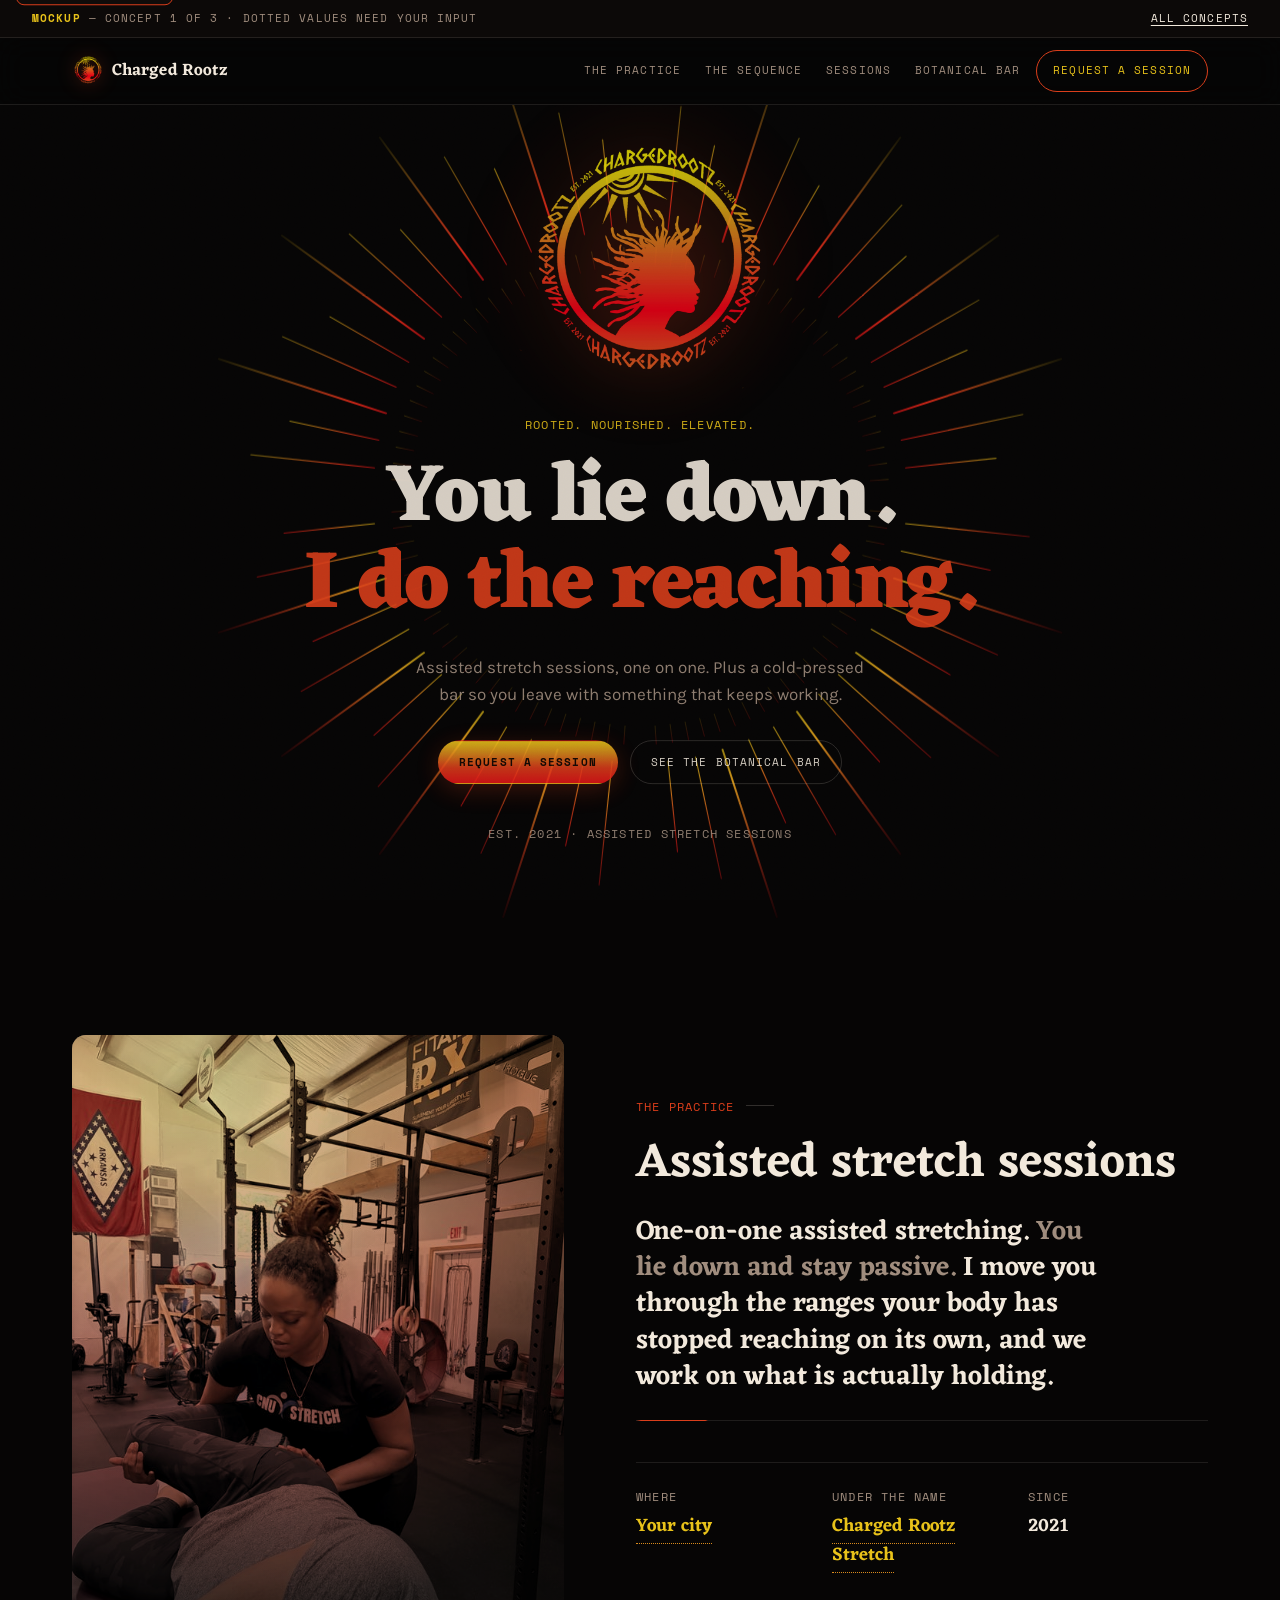
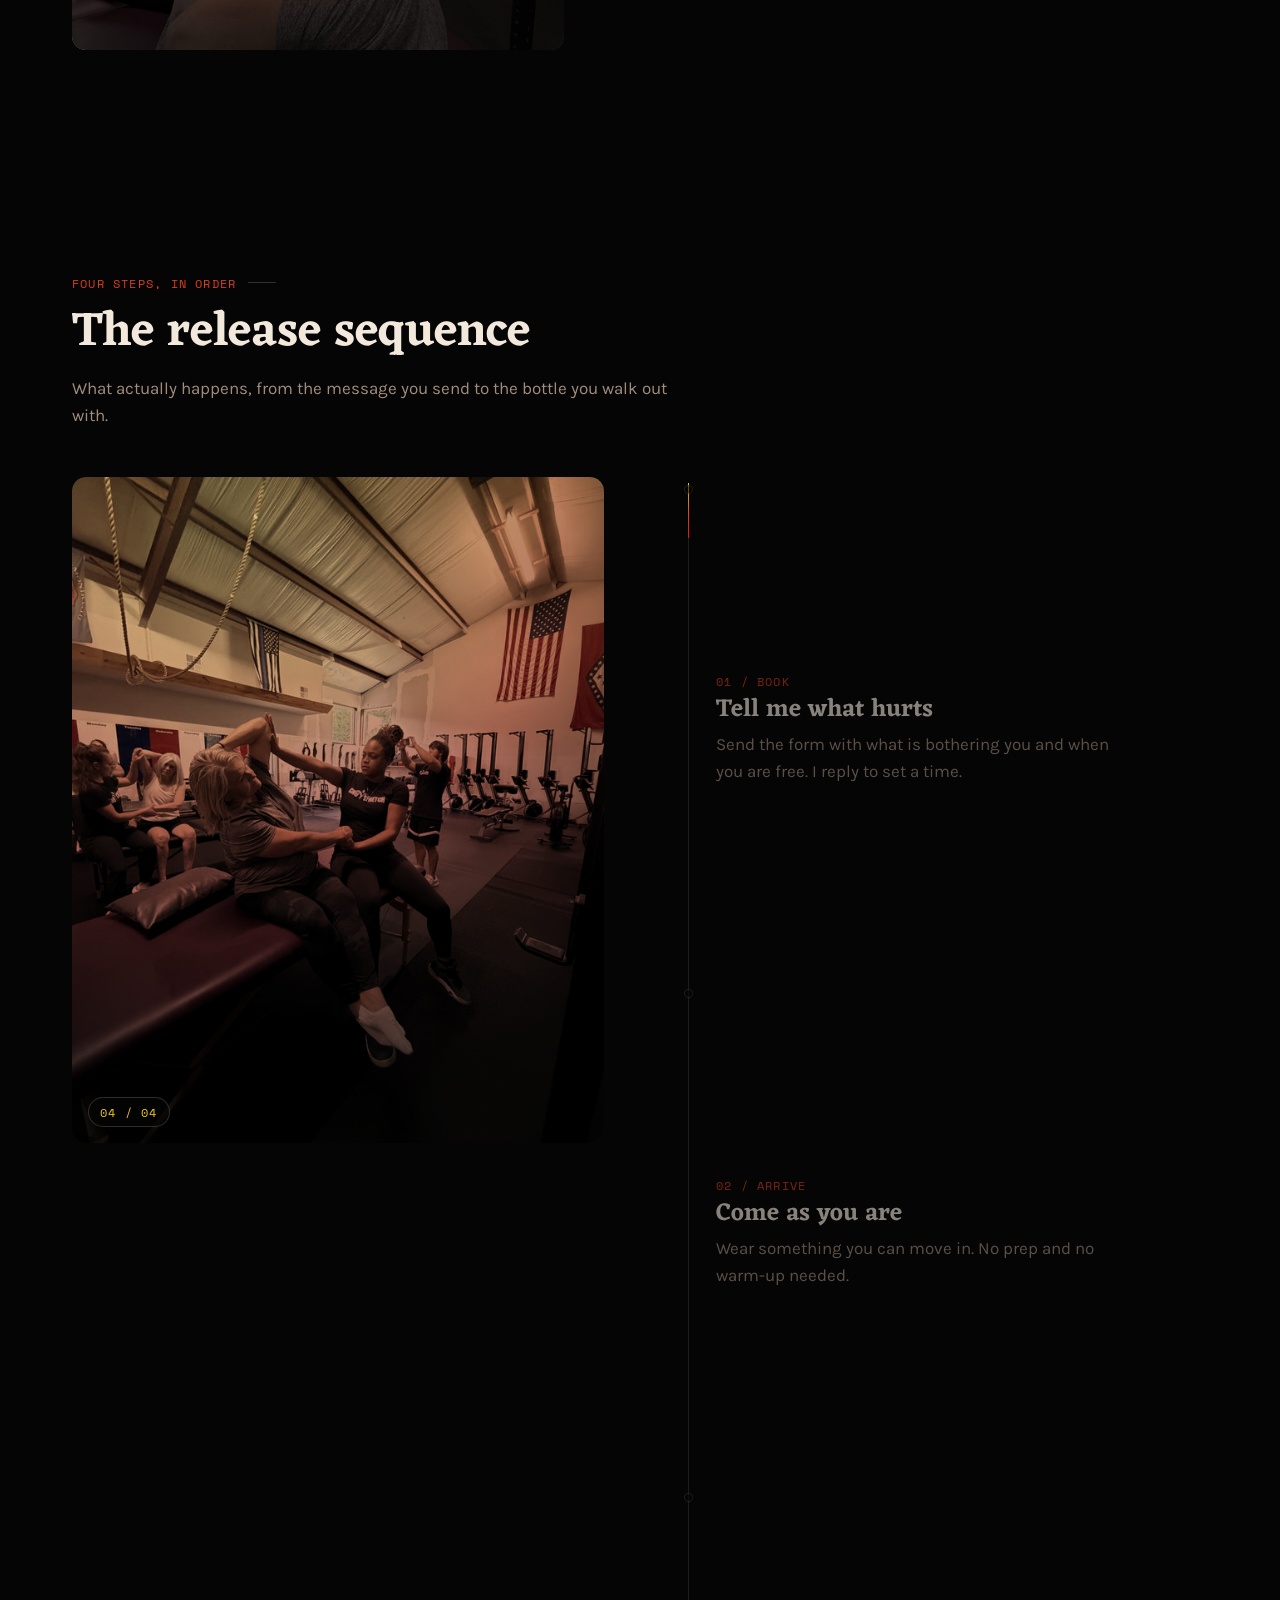
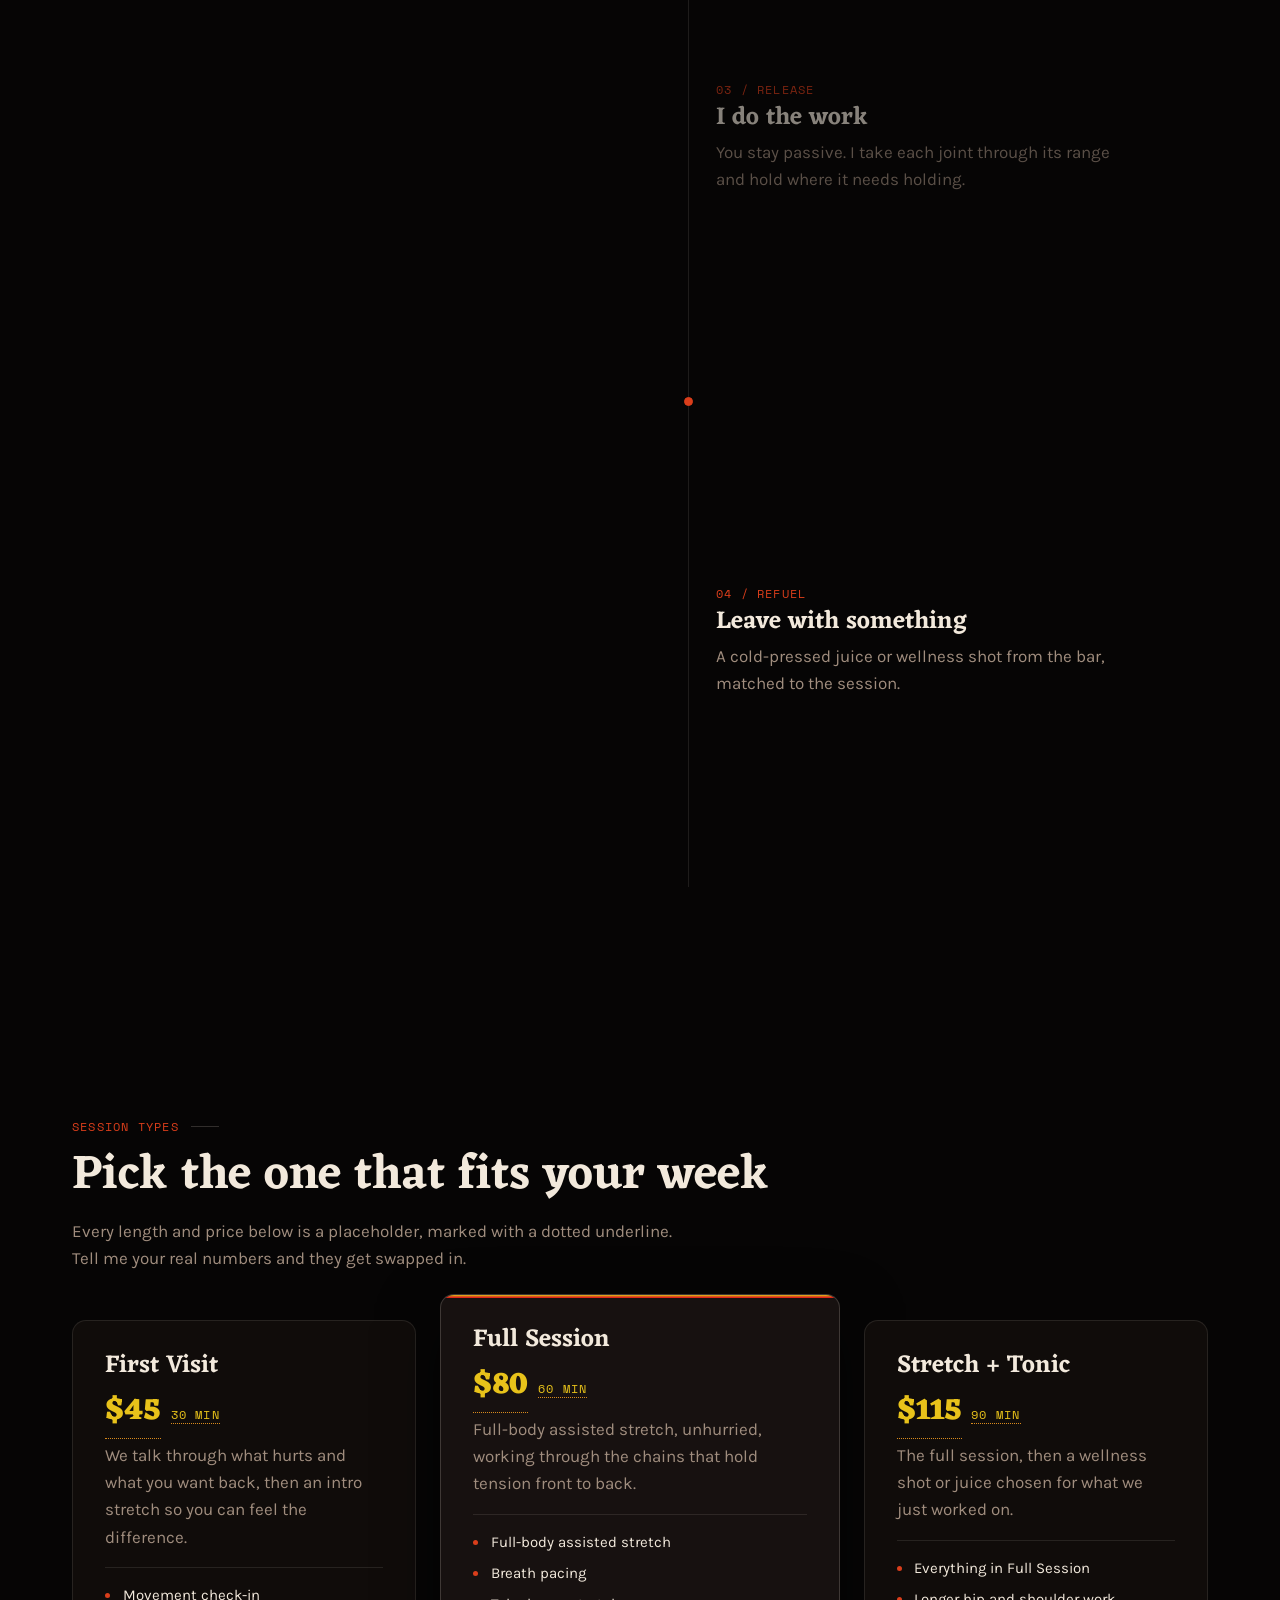
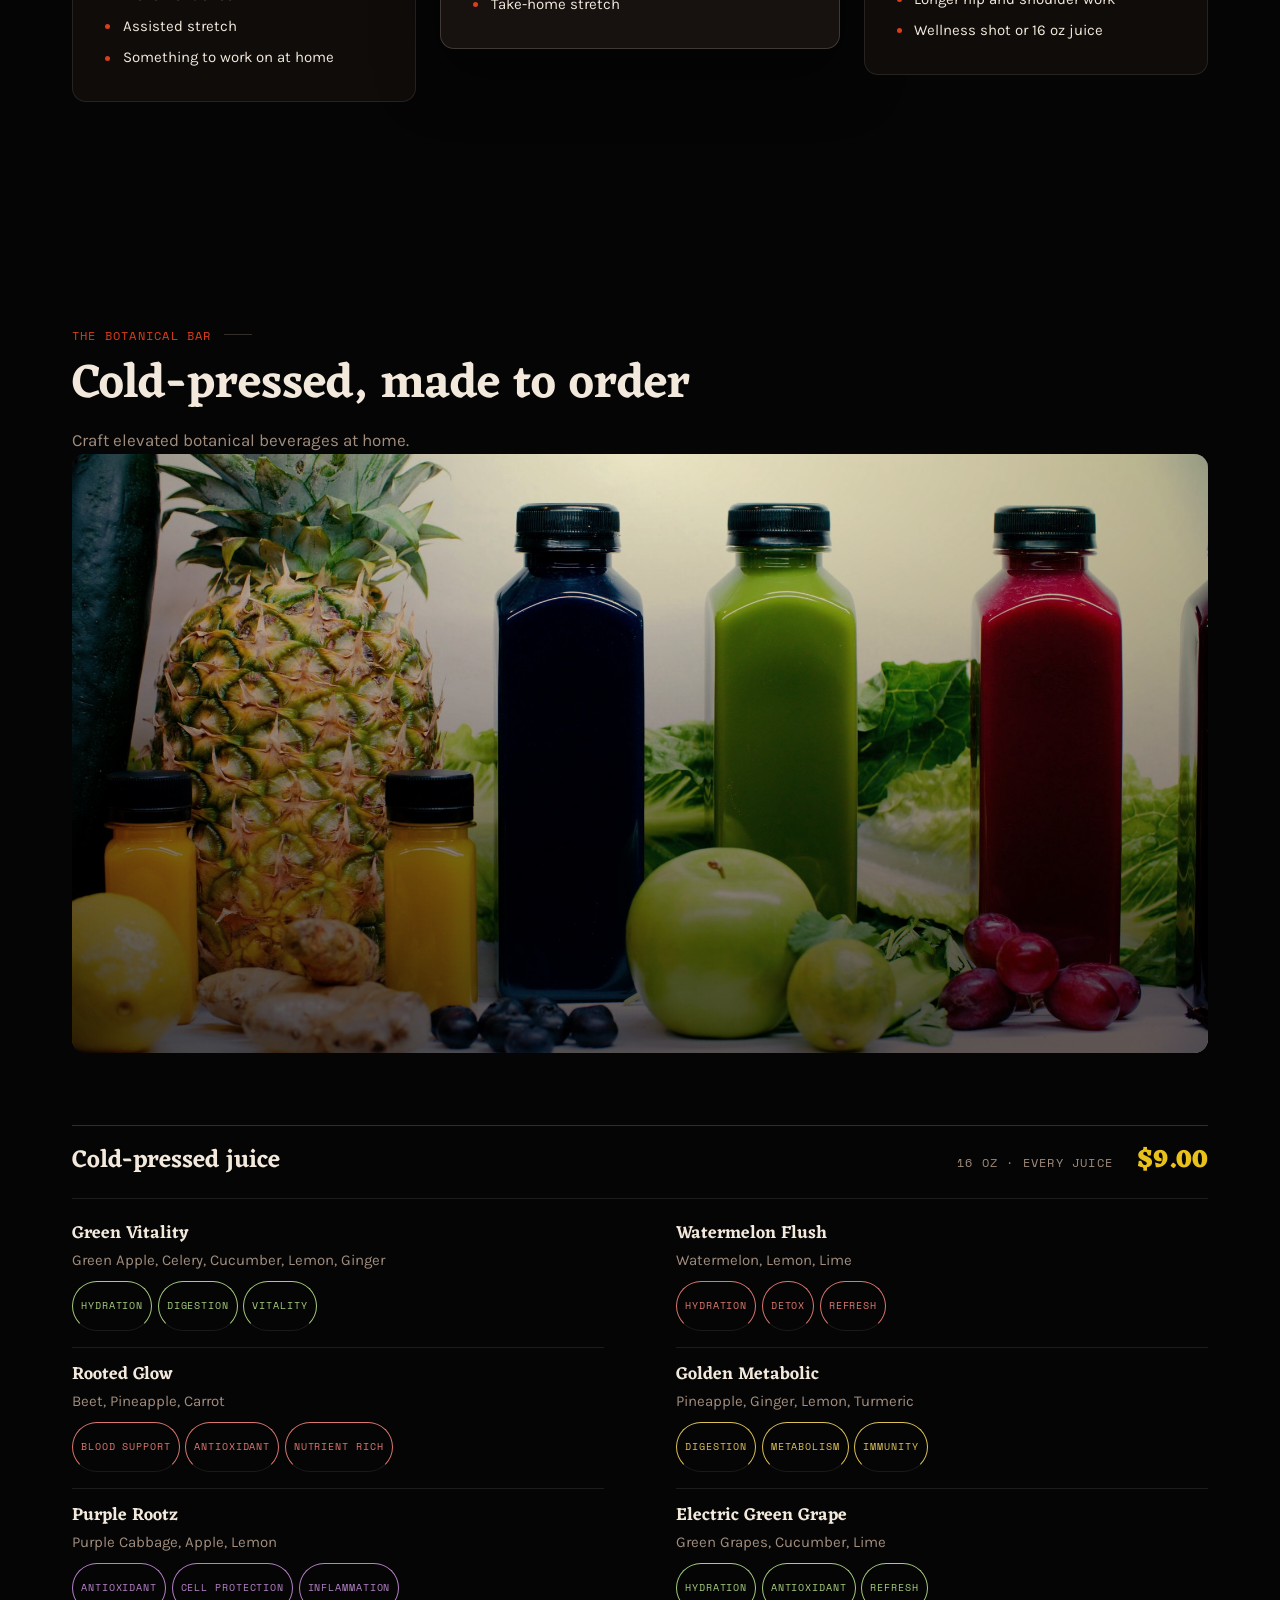
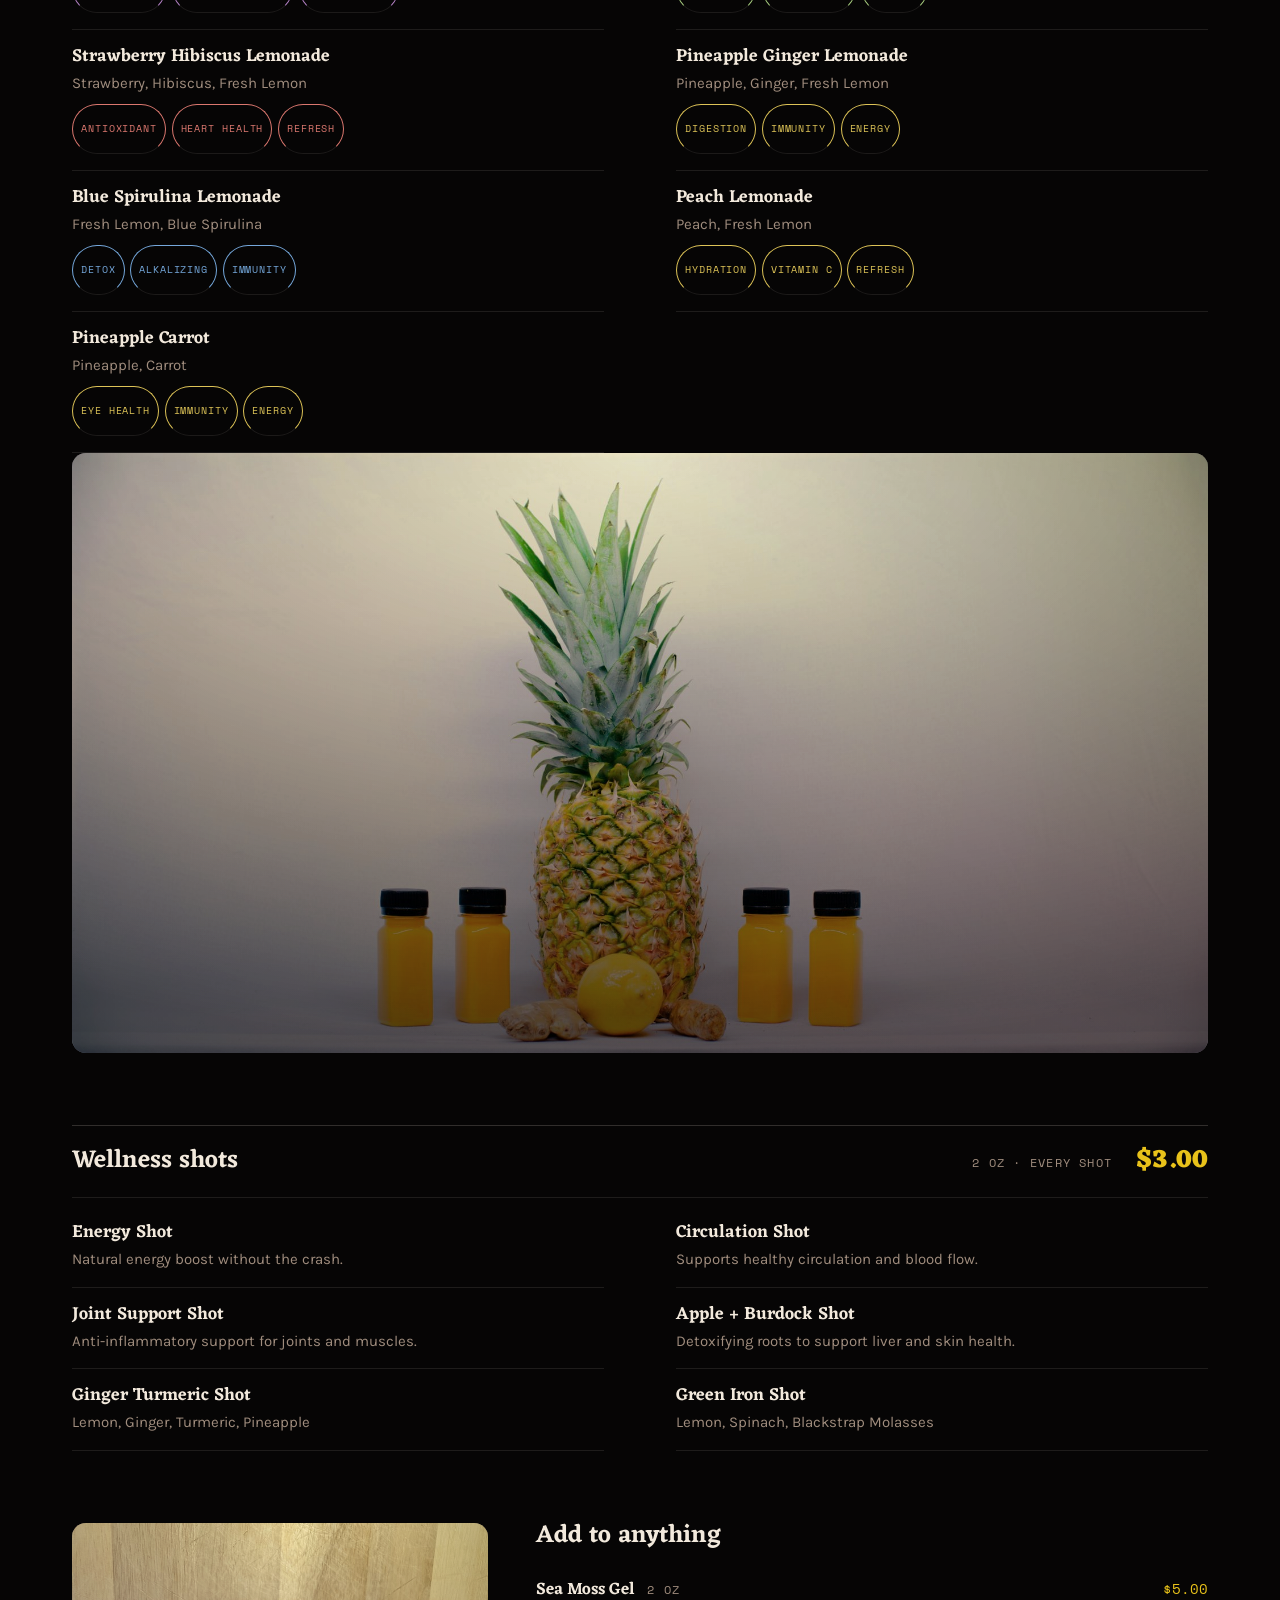
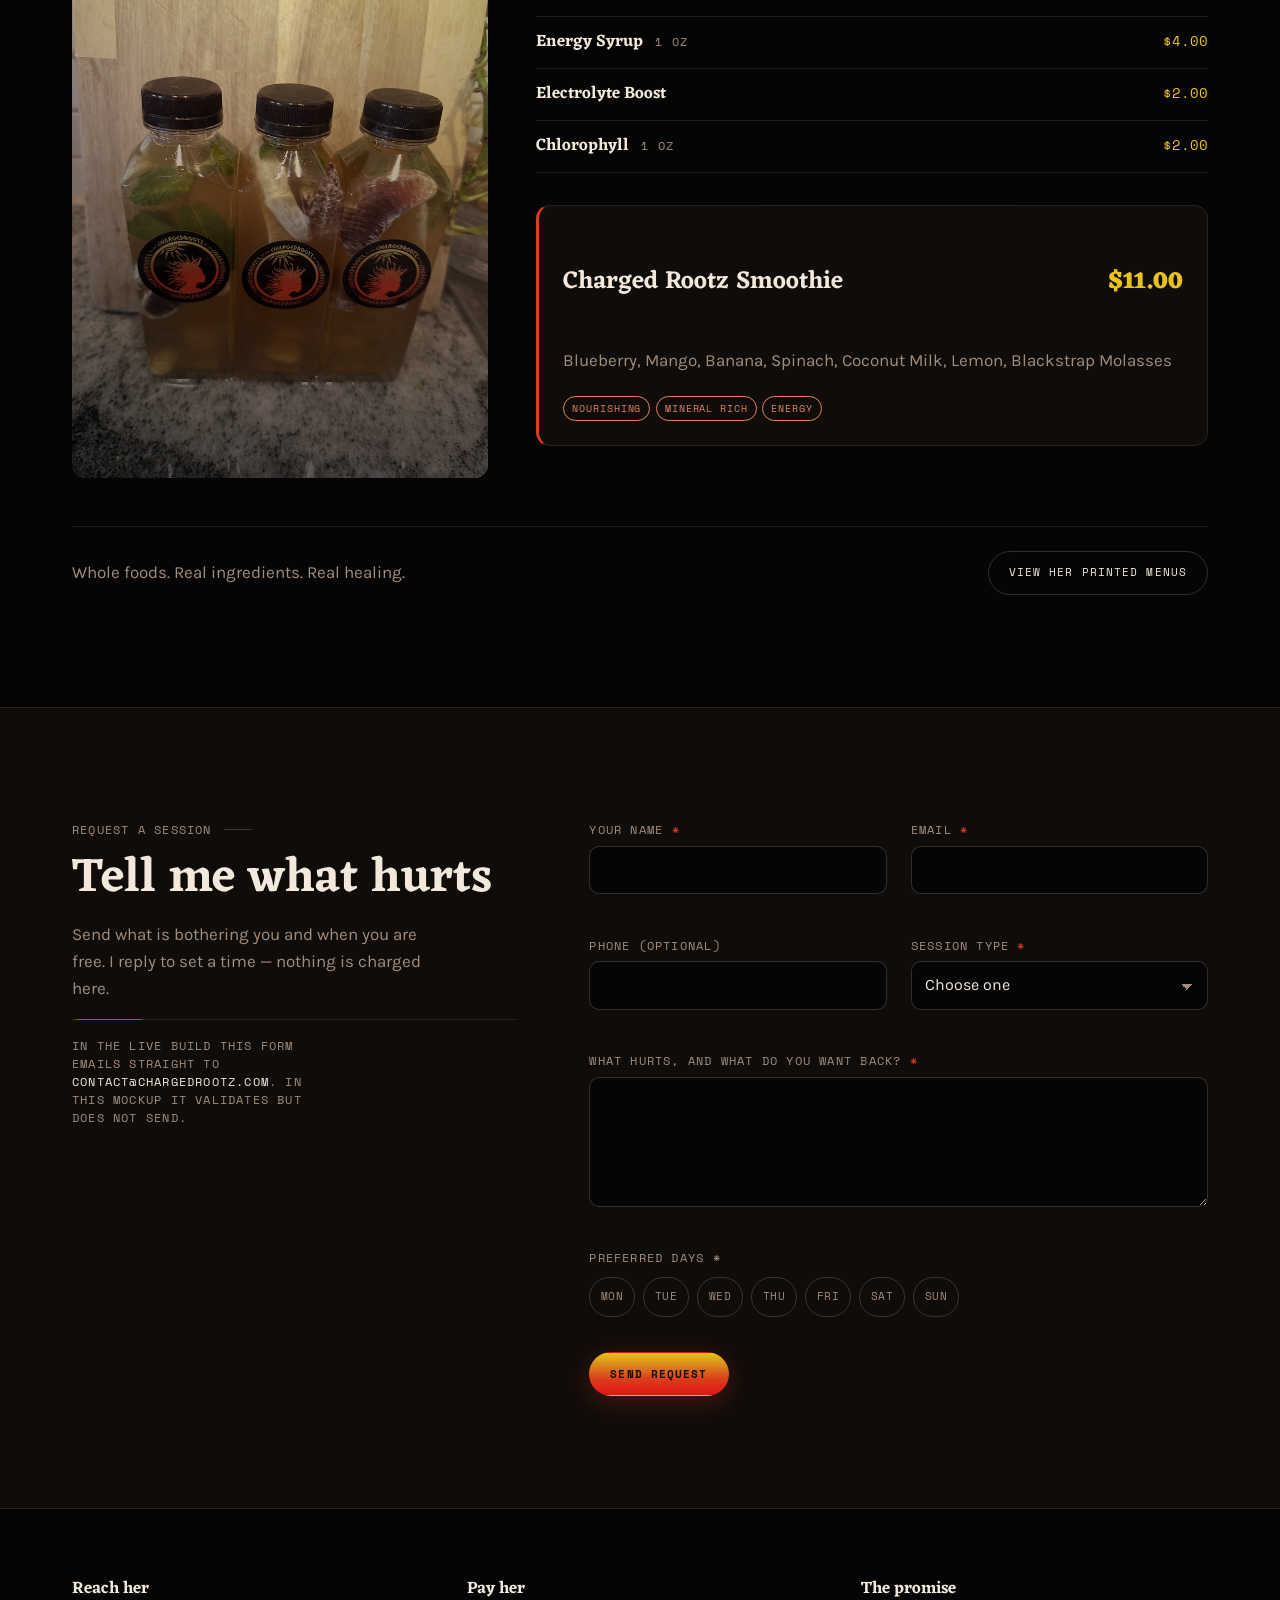
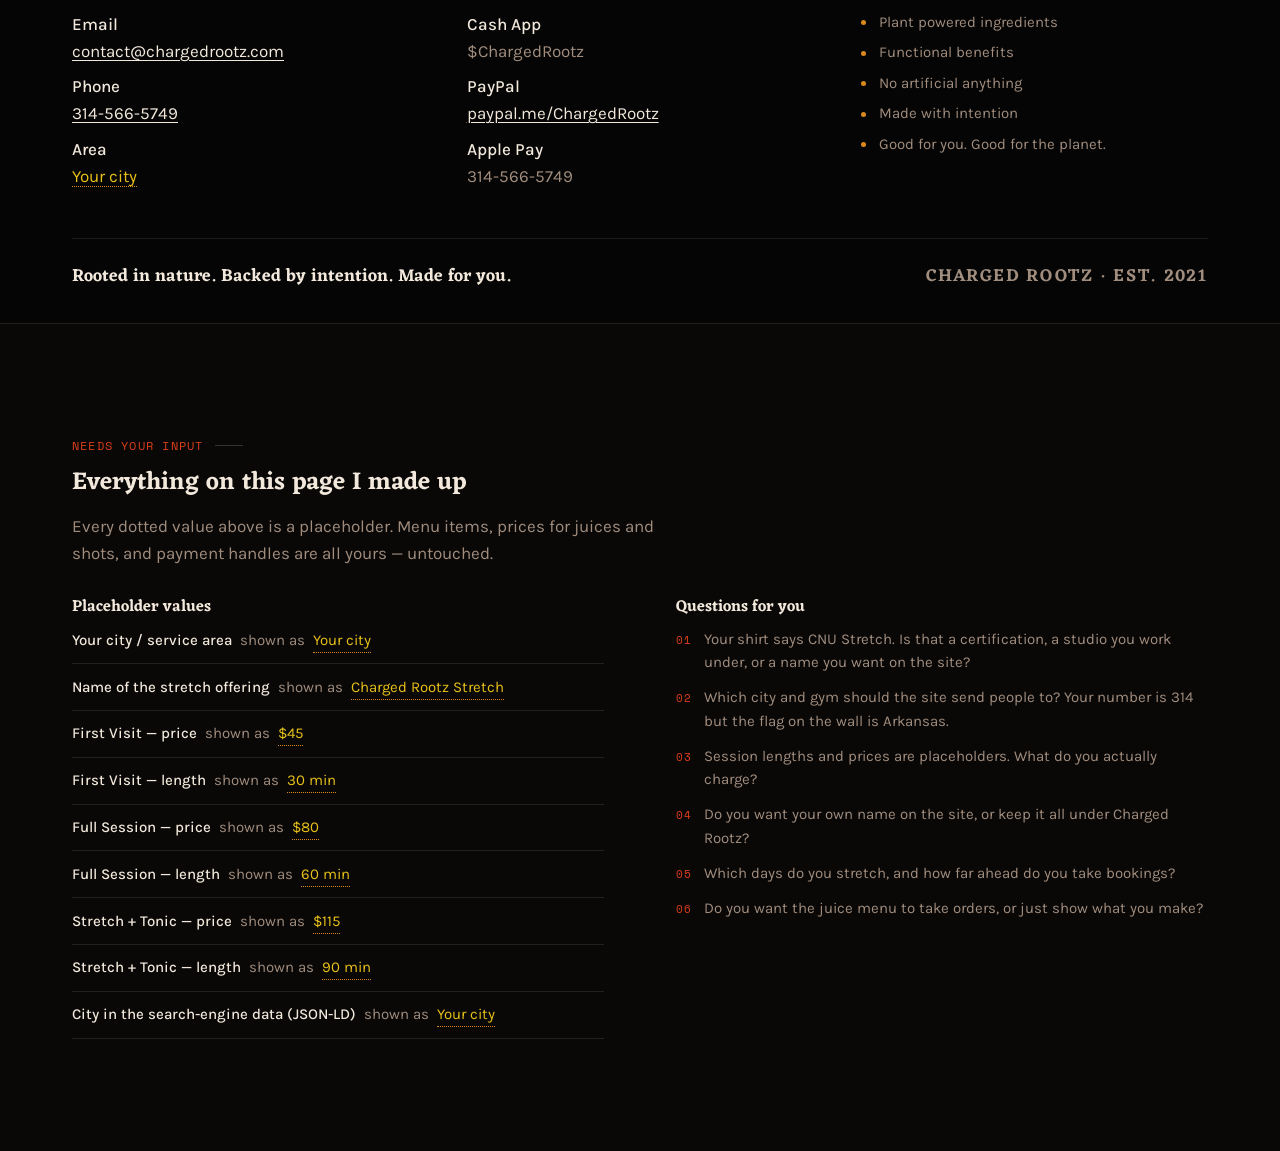
==== concept-1-ember/index.html @ 29d40385 "Add Charged Rootz review concepts" ====
<!doctype html>
<html lang="en">
<head>
<meta charset="utf-8">
<meta name="viewport" content="width=device-width, initial-scale=1">
<title>Charged Rootz — Assisted Stretch &amp; Botanical Bar</title>
<meta name="description" content="One-on-one assisted stretch sessions and a cold-pressed juice and wellness shot bar. You lie down and stay passive — I move you through the ranges your body has stopped reaching on its own.">
<meta name="theme-color" content="#060505">
<meta name="robots" content="noindex, nofollow">

<meta property="og:type" content="website">
<meta property="og:site_name" content="Charged Rootz">
<meta property="og:title" content="Charged Rootz — Assisted Stretch &amp; Botanical Bar">
<meta property="og:description" content="One-on-one assisted stretch sessions and a cold-pressed juice and wellness shot bar. Rooted. Nourished. Elevated.">
<meta property="og:image" content="../assets/img/logo-768.png">
<meta name="twitter:card" content="summary_large_image">
<meta name="twitter:title" content="Charged Rootz — Assisted Stretch &amp; Botanical Bar">
<meta name="twitter:description" content="One-on-one assisted stretch sessions and a cold-pressed juice and wellness shot bar. Rooted. Nourished. Elevated.">
<meta name="twitter:image" content="../assets/img/logo-768.png">

<link rel="icon" href="../assets/img/logo-128.png" type="image/png">

<link rel="preconnect" href="https://fonts.googleapis.com">
<link rel="preconnect" href="https://fonts.gstatic.com" crossorigin>
<link href="https://fonts.googleapis.com/css2?family=Eczar:wght@600;800&family=Karla:wght@400;500;700&family=Space+Mono:wght@400;700&display=swap" rel="stylesheet">

<link rel="preload" as="image" href="../assets/img/logo-alpha-768.png" fetchpriority="high">

<!-- Motion libraries. Deferred: nothing on this page depends on them for content. -->
<script src="../assets/vendor/gsap.min.js" defer></script>
<script src="../assets/vendor/ScrollTrigger.min.js" defer></script>
<script src="../assets/vendor/lenis.min.js" defer></script>

<script type="application/ld+json">
{
  "@context": "https://schema.org",
  "@graph": [
    {
      "@type": "LocalBusiness",
      "@id": "#chargedrootz",
      "name": "Charged Rootz",
      "slogan": "Rooted. Nourished. Elevated.",
      "description": "One-on-one assisted stretch sessions and a cold-pressed juice and wellness shot bar.",
      "foundingDate": "2021",
      "email": "contact@chargedrootz.com",
      "telephone": "+1-314-566-5749",
      "image": "../assets/img/logo-768.png",
      "priceRange": "$",
      "address": {
        "@type": "PostalAddress",
        "addressLocality": "Your city",
        "addressCountry": "US"
      },
      "paymentAccepted": "Cash App, PayPal, Apple Pay"
    },
    {
      "@type": "Service",
      "name": "Charged Rootz Stretch",
      "serviceType": "Assisted stretching",
      "provider": { "@id": "#chargedrootz" },
      "description": "One-on-one assisted stretching. You lie down and stay passive while each joint is taken through its range.",
      "areaServed": { "@type": "City", "name": "Your city" }
    }
  ]
}
</script>

<style>
/* ==========================================================================
   CHARGED ROOTZ — CONCEPT 1 "EMBER"
   Dark, cinematic, ceremonial. Every colour sampled from her logo + menus.

   Brand-gradient budget (max 2 per viewport):
     hero      -> sun corona rays + hero primary CTA   (nav CTA is outline until hover)
     sequence  -> progress spine fill
     sessions  -> featured card top edge
     booking   -> submit button
   ========================================================================== */

:root{
  /* surfaces */
  --void:#060505;
  --panel:#100C0A;
  --panel-2:#171110;
  --hair:rgba(242,233,220,.10);
  --hair-2:rgba(242,233,220,.18);

  /* ink */
  --bone:#F2E9DC;
  --muted:#A08D7E;

  /* fire */
  --gold:#E8C21A;
  --amber:#D98A1C;
  --flame:#DA3E1B;
  --crimson:#E11417;
  --ember:#8C1A0D;
  --grad:linear-gradient(180deg,#E8C21A 0%,#D98A1C 28%,#DA3E1B 62%,#E11417 100%);

  /* category accents — chips only */
  --c-green:#8CC152;   --c-green-t:#B4DE8A;
  --c-purple:#9B59B6;  --c-purple-t:#C48ED8;
  --c-blue:#2E7FD4;    --c-blue-t:#7FB6EE;
  --c-crimson:#D62828; --c-crimson-t:#EE8279;
  --c-gold:#E8C21A;    --c-gold-t:#F0D45F;
  --c-flame:#DA3E1B;   --c-flame-t:#F0906B;

  /* type */
  --f-display:"Eczar",Georgia,"Times New Roman",serif;
  --f-body:"Karla",system-ui,-apple-system,"Segoe UI",sans-serif;
  --f-micro:"Space Mono",ui-monospace,"SFMono-Regular",Consolas,monospace;

  --t-hero:clamp(2.15rem,8.4vw,5.1rem);
  --t-h2:clamp(1.85rem,4.6vw,3rem);
  --t-h3:clamp(1.2rem,2.4vw,1.55rem);
  --t-body:clamp(1rem,.97rem + .18vw,1.0625rem);
  --t-micro:clamp(.6875rem,.66rem + .12vw,.8125rem);

  /* rhythm */
  --s-1:.25rem; --s-2:.5rem;  --s-3:.75rem; --s-4:1rem;
  --s-5:1.5rem; --s-6:2rem;   --s-7:3rem;   --s-8:4.5rem; --s-9:7rem;

  --maxw:1200px;
  --measure:62ch;
  --radius:14px;

  /* fixed chrome */
  --ribbon-h:38px;
  --nav-h:56px;
  --strip-h:40px;
  --chrome:calc(var(--ribbon-h) + var(--nav-h) + var(--strip-h));
}
@media (min-width:640px){
  :root{ --nav-h:66px; --strip-h:0px; }
}

*,*::before,*::after{box-sizing:border-box}
html{-webkit-text-size-adjust:100%}
body{
  margin:0;
  padding-top:var(--ribbon-h);
  background:var(--void);
  color:var(--bone);
  font-family:var(--f-body);
  font-size:var(--t-body);
  line-height:1.6;
  font-weight:400;
  overflow-x:hidden;
  -webkit-font-smoothing:antialiased;
}
img{max-width:100%;height:auto;display:block}
a{color:inherit}
:where(a,button,input,select,textarea,summary,[tabindex]):focus-visible{
  outline:2px solid var(--gold);
  outline-offset:3px;
  border-radius:4px;
}
::selection{background:var(--ember);color:var(--bone)}

h1,h2,h3{font-family:var(--f-display);font-weight:600;line-height:1.06;margin:0}
h1{font-weight:800;letter-spacing:-.02em}
p{margin:0}
ul,ol{margin:0;padding:0;list-style:none}

/* ---------- utilities ---------- */
.wrap{width:100%;max-width:var(--maxw);margin-inline:auto;padding-inline:var(--s-5)}
@media (min-width:768px){ .wrap{padding-inline:var(--s-6)} }
.measure{max-width:var(--measure)}
.micro{
  font-family:var(--f-micro);
  font-size:var(--t-micro);
  letter-spacing:.1em;
  text-transform:uppercase;
  line-height:1.5;
}
.sr-only{
  position:absolute;width:1px;height:1px;padding:0;margin:-1px;
  overflow:hidden;clip:rect(0 0 0 0);white-space:nowrap;border:0;
}
.muted{color:var(--muted)}
.section{padding-block:var(--s-8)}
@media (min-width:768px){ .section{padding-block:var(--s-9)} }
[id]{scroll-margin-top:calc(var(--chrome) + 1rem)}

/* brush-stroke section rule, echoing her printed menus */
.rule{position:relative;height:1px;background:var(--hair);border:0;margin:0}
.rule::before{
  content:"";position:absolute;left:0;top:-1px;height:3px;width:72px;
  background:var(--flame);
  clip-path:polygon(0 40%,6% 0,88% 12%,100% 55%,92% 100%,10% 88%);
}

.eyebrow{color:var(--flame);display:flex;align-items:center;gap:var(--s-3)}
.eyebrow::after{content:"";flex:0 0 auto;width:28px;height:1px;background:var(--hair-2)}

.tbd{
  border-bottom:1px dotted var(--amber);
  color:var(--gold);
  cursor:help;
  text-decoration:none;
}

/* ---------- grain ---------- */
.grain{
  position:fixed;inset:0;z-index:70;pointer-events:none;
  opacity:.055;mix-blend-mode:overlay;
  background-image:url("data:image/svg+xml,%3Csvg xmlns='http://www.w3.org/2000/svg' width='160' height='160'%3E%3Cfilter id='n'%3E%3CfeTurbulence type='fractalNoise' baseFrequency='.82' numOctaves='3' stitchTiles='stitch'/%3E%3C/filter%3E%3Crect width='160' height='160' filter='url(%23n)'/%3E%3C/svg%3E");
}

/* ---------- skip link ---------- */
.skip{
  position:fixed;left:var(--s-4);top:calc(var(--ribbon-h) + var(--s-2));
  z-index:200;transform:translateY(-200%);
  background:var(--panel);border:1px solid var(--flame);color:var(--bone);
  padding:.6rem 1rem;border-radius:8px;font-family:var(--f-micro);font-size:.75rem;
  letter-spacing:.1em;text-transform:uppercase;text-decoration:none;
  transition:transform .18s ease;
}
.skip:focus{transform:translateY(0)}

/* ---------- mockup ribbon ---------- */
.ribbon{
  position:fixed;inset:0 0 auto 0;z-index:120;height:var(--ribbon-h);
  display:flex;align-items:center;justify-content:space-between;gap:var(--s-3);
  padding-inline:var(--s-4);
  background:#0C0908;border-bottom:1px solid var(--hair);
  font-family:var(--f-micro);font-size:.625rem;letter-spacing:.1em;
  text-transform:uppercase;color:var(--muted);
}
.ribbon b{color:var(--gold);font-weight:700}
.ribbon__long{display:none}
.ribbon a{color:var(--bone);white-space:nowrap;text-underline-offset:3px}
@media (min-width:720px){
  .ribbon{font-size:.6875rem;padding-inline:var(--s-6)}
  .ribbon__long{display:inline}
}

/* ---------- nav ---------- */
.nav{
  position:sticky;top:var(--ribbon-h);z-index:100;
  background:rgba(6,5,5,.82);
  backdrop-filter:blur(14px);-webkit-backdrop-filter:blur(14px);
  border-bottom:1px solid var(--hair);
}
.nav__bar{
  height:var(--nav-h);display:flex;align-items:center;gap:var(--s-4);
}
.nav__brand{display:flex;align-items:center;gap:.6rem;text-decoration:none;margin-right:auto}
.nav__mark{width:30px;height:30px;flex:0 0 auto;filter:drop-shadow(0 0 10px rgba(218,62,27,.45))}
.nav__word{font-family:var(--f-display);font-weight:600;font-size:1.05rem;letter-spacing:.01em;white-space:nowrap}
.nav__links{display:none}
@media (min-width:640px){
  .nav__links{display:flex;align-items:center;gap:var(--s-5)}
  .nav__links a{
    font-family:var(--f-micro);font-size:.6875rem;letter-spacing:.1em;
    text-transform:uppercase;color:var(--muted);text-decoration:none;
    padding-block:.65rem;transition:color .16s ease;
  }
  .nav__links a:hover{color:var(--bone)}
}
/* mobile: links become a contained horizontal strip (page never scrolls sideways) */
.nav__strip{
  display:flex;gap:var(--s-5);align-items:center;height:var(--strip-h);
  overflow-x:auto;scrollbar-width:none;-ms-overflow-style:none;
  border-top:1px solid var(--hair);
}
.nav__strip::-webkit-scrollbar{display:none}
.nav__strip a{
  font-family:var(--f-micro);font-size:.6875rem;letter-spacing:.1em;
  text-transform:uppercase;color:var(--muted);text-decoration:none;white-space:nowrap;
}
@media (min-width:640px){ .nav__strip{display:none} }

/* ---------- buttons ---------- */
.btn{
  display:inline-flex;align-items:center;justify-content:center;gap:.5rem;
  min-height:44px;padding:.7rem 1.25rem;border-radius:999px;
  font-family:var(--f-micro);font-size:.6875rem;letter-spacing:.1em;
  text-transform:uppercase;text-decoration:none;cursor:pointer;
  border:1px solid transparent;background:transparent;color:var(--bone);
  transition:transform .18s ease,opacity .18s ease,border-color .18s ease,color .18s ease;
}
.btn:hover{transform:translateY(-2px)}
.btn--grad{
  background:var(--grad);color:#160A05;font-weight:700;
  box-shadow:0 6px 26px rgba(218,62,27,.28);
}
.btn--grad:hover{opacity:.94}
.btn--ghost{border-color:var(--hair-2);color:var(--bone)}
.btn--ghost:hover{border-color:var(--flame)}
/* nav CTA stays outline so the hero viewport keeps its 2-gradient budget */
.btn--wire{border-color:var(--flame);color:var(--gold);padding-inline:1rem;min-height:40px}
.btn--wire:hover{background:var(--grad);color:#160A05;border-color:transparent;font-weight:700}

/* ---------- hero ---------- */
.hero{
  position:relative;
  min-height:calc(100svh - var(--chrome));
  display:grid;place-items:center;
  padding-block:var(--s-7) var(--s-8);
  overflow:hidden;
  text-align:center;
}
.hero::after{ /* deep ember floor, keeps the corona from floating */
  content:"";position:absolute;inset:auto 0 0 0;height:38%;
  background:linear-gradient(180deg,rgba(6,5,5,0),rgba(6,5,5,.9) 60%,var(--void));
  pointer-events:none;
}
.hero__inner{position:relative;z-index:2;display:grid;gap:var(--s-5);justify-items:center}
.hero__sun{
  position:absolute;z-index:1;top:50%;left:50%;
  width:min(148vw,900px);aspect-ratio:1;
  transform:translate(-50%,-58%);
  pointer-events:none;
}
@media (min-width:768px){ .hero__sun{transform:translate(-50%,-54%)} }
.corona-outer{animation:spin 90s linear infinite;transform-origin:300px 300px}
.corona-inner{animation:spin 140s linear infinite reverse;transform-origin:300px 300px}
@keyframes spin{to{transform:rotate(360deg)}}

.hero__logo{
  width:clamp(150px,32vw,246px);height:auto;
  filter:drop-shadow(0 0 46px rgba(218,62,27,.42));
}
.hero__tag{color:var(--gold)}
.hero__h1{font-size:var(--t-hero);max-width:15ch}
.hero__h1 em{font-style:normal;color:var(--flame)}
.hero__lede{color:var(--muted);max-width:46ch;margin-inline:auto}
.hero__cta{display:flex;flex-wrap:wrap;gap:var(--s-3);justify-content:center;margin-top:var(--s-2)}
.hero__meta{color:var(--muted);margin-top:var(--s-4)}

/* ---------- photo treatment ----------
   Candid gym shots with busy backgrounds. Desaturate, then push warm so the
   whole set reads as one roll of film. */
.frame{
  position:relative;overflow:hidden;border-radius:var(--radius);
  background:var(--panel);isolation:isolate;
}
.frame img{
  width:100%;height:100%;object-fit:cover;display:block;
  filter:saturate(.62) contrast(1.06) brightness(.9);
}
.frame::before{ /* ember body */
  content:"";position:absolute;inset:0;z-index:1;pointer-events:none;
  background:radial-gradient(120% 90% at 22% 8%,rgba(232,194,26,.30),rgba(140,26,13,.55) 58%,rgba(6,5,5,.78));
  mix-blend-mode:multiply;
}
.frame::after{ /* warm relight, keeps her hands and the client readable */
  content:"";position:absolute;inset:0;z-index:2;pointer-events:none;
  background:linear-gradient(200deg,rgba(232,194,26,.34),rgba(218,62,27,.20) 46%,rgba(6,5,5,.30));
  mix-blend-mode:soft-light;
}
.frame--product img{filter:saturate(.86) contrast(1.04)}
.frame--product::before{
  background:radial-gradient(110% 100% at 50% 0%,rgba(232,194,26,.16),rgba(6,5,5,.62));
}
.frame--plain img{filter:none}
.frame--plain::before,.frame--plain::after{display:none}

/* ---------- the practice ---------- */
.practice__grid{display:grid;gap:var(--s-6);align-items:center}
@media (min-width:900px){
  .practice__grid{grid-template-columns:minmax(0,.86fr) minmax(0,1fr);gap:var(--s-8)}
}
.practice__photo{aspect-ratio:4/5}
.practice__body{display:grid;gap:var(--s-5)}
.practice__quote{
  font-family:var(--f-display);font-weight:600;
  font-size:clamp(1.25rem,2.4vw,1.7rem);line-height:1.34;
  max-width:30ch;
}
.practice__quote span{color:var(--muted)}
.facts{display:grid;gap:var(--s-4);border-top:1px solid var(--hair);padding-top:var(--s-5)}
@media (min-width:520px){ .facts{grid-template-columns:repeat(3,minmax(0,1fr))} }
.fact dt{color:var(--muted);font-family:var(--f-micro);font-size:var(--t-micro);
  letter-spacing:.1em;text-transform:uppercase;margin-bottom:.35rem}
.fact dd{margin:0;font-family:var(--f-display);font-weight:600;font-size:1.15rem}

/* ---------- release sequence ---------- */
.seq{display:grid;gap:var(--s-6);margin-top:var(--s-7)}
@media (min-width:900px){
  .seq{grid-template-columns:minmax(0,1fr) minmax(0,1fr);gap:var(--s-8);align-items:start}
}
.seq__visual{position:relative}
.seq__frames{position:relative;aspect-ratio:5/4;border-radius:var(--radius);overflow:hidden;background:var(--panel)}
@media (min-width:900px){ .seq__frames{aspect-ratio:4/5} }
.seq__frame{position:absolute;inset:0;opacity:0}
.seq__frame:first-child{opacity:1}
.seq__count{
  position:absolute;z-index:3;left:var(--s-4);bottom:var(--s-4);
  color:var(--gold);background:rgba(6,5,5,.66);
  border:1px solid var(--hair-2);border-radius:999px;padding:.3rem .7rem;
}
.seq__list{position:relative;padding-left:2.5rem}
.seq__spine{position:absolute;left:.75rem;top:.4rem;bottom:.4rem;width:1px;background:var(--hair)}
.seq__spine-fill{
  position:absolute;inset:0;width:1px;background:var(--grad);
  transform:scaleY(0);transform-origin:top center;
}
.seq__steps{display:grid;gap:var(--s-7)}
.seq__step{position:relative}
.seq__dot{
  position:absolute;left:-2rem;top:.5rem;width:9px;height:9px;border-radius:50%;
  background:var(--void);border:1px solid var(--hair-2);
}
.seq__k{color:var(--flame);display:block;margin-bottom:.4rem}
.seq__t{font-size:var(--t-h3);margin-bottom:.5rem}
.seq__d{color:var(--muted);max-width:40ch}

/* enhanced (JS + motion allowed) */
.seq.is-enhanced .seq__visual{position:sticky;top:calc(var(--chrome) + 1.5rem)}
.seq.is-enhanced .seq__frames{max-height:34vh}
.seq.is-enhanced .seq__steps{gap:0}
.seq.is-enhanced .seq__step{
  min-height:56vh;display:flex;flex-direction:column;justify-content:center;
  opacity:.55;transition:opacity .45s ease;
}
.seq.is-enhanced .seq__step.is-active{opacity:1}
.seq.is-enhanced .seq__step.is-active .seq__dot{background:var(--flame);border-color:var(--flame)}
@media (min-width:900px){
  .seq.is-enhanced .seq__frames{max-height:none;height:min(74vh,720px);aspect-ratio:auto}
}

/* ---------- sessions ---------- */
.sessions__grid{display:grid;gap:var(--s-5);margin-top:var(--s-7)}
@media (min-width:900px){
  .sessions__grid{
    grid-template-columns:minmax(0,1fr) minmax(0,1.16fr) minmax(0,1fr);
    gap:var(--s-5);align-items:start;
  }
}
.card{
  position:relative;background:var(--panel);border:1px solid var(--hair);
  border-radius:var(--radius);padding:var(--s-5);display:grid;gap:var(--s-4);
}
@media (min-width:900px){ .card{padding:var(--s-6)} }
.card--featured{
  background:var(--panel-2);border-color:var(--hair-2);overflow:hidden;
  box-shadow:0 24px 60px rgba(0,0,0,.5);
}
@media (min-width:900px){ .card--featured{transform:translateY(-26px)} }
.card--featured::before{
  content:"";position:absolute;inset:0 0 auto 0;height:3px;background:var(--grad);
}
.card__flag{color:var(--gold)}
.card__name{font-size:var(--t-h3)}
.card__meta{display:flex;flex-wrap:wrap;align-items:baseline;gap:.6rem}
.card__price{font-family:var(--f-display);font-weight:800;font-size:1.9rem;line-height:1}
.card__dur{color:var(--muted)}
.card__desc{color:var(--muted)}
.card__inc{display:grid;gap:.55rem;border-top:1px solid var(--hair);padding-top:var(--s-4)}
.card__inc li{position:relative;padding-left:1.1rem;font-size:.9375rem;line-height:1.5}
.card__inc li::before{
  content:"";position:absolute;left:0;top:.62em;width:5px;height:5px;
  border-radius:50%;background:var(--flame);
}

/* ---------- botanical bar ---------- */
.bar__banner{margin-top:var(--s-6);aspect-ratio:2000/1055}
.band{
  display:flex;flex-wrap:wrap;align-items:baseline;gap:var(--s-3) var(--s-5);
  border-top:1px solid var(--hair-2);border-bottom:1px solid var(--hair);
  padding-block:var(--s-4);margin-top:var(--s-8);
}
.band__name{font-family:var(--f-display);font-weight:600;font-size:var(--t-h3);margin-right:auto}
.band__unit{color:var(--muted)}
.band__price{font-family:var(--f-display);font-weight:800;font-size:1.6rem;color:var(--gold);line-height:1}

.menu{display:grid;gap:0;margin-top:var(--s-2)}
@media (min-width:860px){ .menu{grid-template-columns:repeat(2,minmax(0,1fr));column-gap:var(--s-8)} }
.menu li{padding-block:var(--s-4);border-bottom:1px solid var(--hair)}
.menu__n{font-family:var(--f-display);font-weight:600;font-size:1.1rem;line-height:1.25}
.menu__i{color:var(--muted);font-size:.9375rem;margin-top:.25rem;line-height:1.5}
.chips{display:flex;flex-wrap:wrap;gap:.35rem;margin-top:.6rem}
.chip{
  font-family:var(--f-micro);font-size:.625rem;letter-spacing:.09em;
  text-transform:uppercase;padding:.22rem .5rem;border-radius:999px;
  border:1px solid currentColor;opacity:.92;white-space:nowrap;
}
.chip[data-c="green"]{color:var(--c-green-t)}
.chip[data-c="purple"]{color:var(--c-purple-t)}
.chip[data-c="blue"]{color:var(--c-blue-t)}
.chip[data-c="crimson"]{color:var(--c-crimson-t)}
.chip[data-c="gold"]{color:var(--c-gold-t)}
.chip[data-c="flame"]{color:var(--c-flame-t)}
.dot-accent{width:6px;height:6px;border-radius:50%;display:inline-block;margin-right:.5rem;vertical-align:middle}

.bar__strip{margin-top:var(--s-6);aspect-ratio:2000/1055}
.bar__lower{display:grid;gap:var(--s-6);margin-top:var(--s-8)}
@media (min-width:860px){
  .bar__lower{grid-template-columns:minmax(0,.62fr) minmax(0,1fr);gap:var(--s-7);align-items:start}
}
.bar__tall{aspect-ratio:3/4}
.addons li{
  display:flex;align-items:baseline;gap:var(--s-3);
  padding-block:var(--s-3);border-bottom:1px solid var(--hair);
}
.addons__n{font-family:var(--f-display);font-weight:600;font-size:1.05rem}
.addons__u{color:var(--muted);margin-right:auto}
.addons__p{font-family:var(--f-micro);font-size:.875rem;color:var(--gold)}
.smoothie{
  margin-top:var(--s-6);background:var(--panel);border:1px solid var(--hair);
  border-left:3px solid var(--flame);border-radius:var(--radius);padding:var(--s-5);
  display:grid;gap:var(--s-3);
}
.smoothie__top{display:flex;flex-wrap:wrap;align-items:baseline;gap:var(--s-3)}
.smoothie__n{font-family:var(--f-display);font-weight:600;font-size:var(--t-h3);margin-right:auto}
.smoothie__p{font-family:var(--f-display);font-weight:800;font-size:1.5rem;color:var(--gold);line-height:1}

.menus-link{
  display:flex;flex-wrap:wrap;align-items:center;gap:var(--s-4);
  margin-top:var(--s-7);padding-top:var(--s-5);border-top:1px solid var(--hair);
}
.menus-link p{color:var(--muted);margin-right:auto;max-width:44ch}

/* ---------- dialog ---------- */
dialog.sheet{
  border:1px solid var(--hair-2);background:var(--panel);color:var(--bone);
  border-radius:var(--radius);padding:0;max-width:min(920px,92vw);width:100%;
  max-height:88vh;overflow:auto;
}
dialog.sheet::backdrop{background:rgba(6,5,5,.88)}
.sheet__head{
  position:sticky;top:0;z-index:2;display:flex;align-items:center;gap:var(--s-4);
  padding:var(--s-4) var(--s-5);background:var(--panel);border-bottom:1px solid var(--hair);
}
.sheet__title{font-family:var(--f-display);font-weight:600;font-size:1.15rem;margin-right:auto}
.sheet__close{
  min-height:40px;min-width:40px;border-radius:999px;border:1px solid var(--hair-2);
  background:transparent;color:var(--bone);cursor:pointer;font-family:var(--f-micro);
  font-size:.6875rem;letter-spacing:.1em;text-transform:uppercase;padding-inline:.9rem;
}
.sheet__body{padding:var(--s-5);display:grid;gap:var(--s-6)}
@media (min-width:768px){ .sheet__body{grid-template-columns:repeat(2,minmax(0,1fr))} }
.sheet__body figcaption{color:var(--muted);margin-top:var(--s-3);font-size:.9375rem}

/* ---------- booking ---------- */
.book{background:var(--panel);border-top:1px solid var(--hair);border-bottom:1px solid var(--hair)}
.book__grid{display:grid;gap:var(--s-6)}
@media (min-width:900px){
  .book__grid{grid-template-columns:minmax(0,.72fr) minmax(0,1fr);gap:var(--s-8);align-items:start}
}
.book__aside{display:grid;gap:var(--s-4)}
.book__aside p{color:var(--muted);max-width:38ch}
.form{display:grid;gap:var(--s-5)}
.row{display:grid;gap:var(--s-5)}
@media (min-width:640px){ .row--2{grid-template-columns:repeat(2,minmax(0,1fr))} }
.field{display:grid;gap:.4rem}
.field label{font-family:var(--f-micro);font-size:var(--t-micro);letter-spacing:.1em;
  text-transform:uppercase;color:var(--muted)}
.field .req{color:var(--flame)}
.field input,.field select,.field textarea{
  width:100%;min-height:48px;padding:.7rem .85rem;
  background:var(--void);color:var(--bone);
  border:1px solid var(--hair-2);border-radius:10px;
  font-family:var(--f-body);font-size:1rem;line-height:1.5;
}
.field textarea{min-height:130px;resize:vertical}
.field select{appearance:none;background-image:linear-gradient(45deg,transparent 50%,var(--muted) 50%),linear-gradient(135deg,var(--muted) 50%,transparent 50%);background-position:calc(100% - 20px) 22px,calc(100% - 14px) 22px;background-size:6px 6px,6px 6px;background-repeat:no-repeat;padding-right:2.5rem}
.field input:focus,.field select:focus,.field textarea:focus{border-color:var(--flame);outline-offset:1px}
.field [aria-invalid="true"]{border-color:var(--crimson)}
.field__err{color:var(--c-crimson-t);font-family:var(--f-micro);font-size:.6875rem;
  letter-spacing:.08em;text-transform:uppercase;min-height:1em}
.days{border:0;margin:0;padding:0}
.days legend{font-family:var(--f-micro);font-size:var(--t-micro);letter-spacing:.1em;
  text-transform:uppercase;color:var(--muted);padding:0;margin-bottom:.6rem}
.days__set{display:flex;flex-wrap:wrap;gap:.5rem}
.day{position:relative}
.day input{position:absolute;opacity:0;width:100%;height:100%;margin:0;cursor:pointer}
.day span{
  display:flex;align-items:center;justify-content:center;
  min-width:46px;min-height:40px;padding:0 .6rem;border-radius:999px;
  border:1px solid var(--hair-2);font-family:var(--f-micro);font-size:.6875rem;
  letter-spacing:.08em;text-transform:uppercase;color:var(--muted);
  transition:border-color .16s ease,color .16s ease;
}
.day input:checked + span{border-color:var(--flame);color:var(--gold)}
.day input:focus-visible + span{outline:2px solid var(--gold);outline-offset:3px}
.form__foot{display:grid;gap:var(--s-3)}
@media (min-width:520px){ .form__foot{grid-template-columns:auto minmax(0,1fr);align-items:center;gap:var(--s-4)} }
.form__status{font-family:var(--f-micro);font-size:var(--t-micro);letter-spacing:.06em;
  color:var(--muted);text-transform:none;line-height:1.5}
.form__status[data-tone="ok"]{color:var(--c-green-t)}
.form__status[data-tone="err"]{color:var(--c-crimson-t)}

/* ---------- footer ---------- */
.foot{padding-block:var(--s-8) var(--s-6)}
.foot__grid{display:grid;gap:var(--s-6)}
@media (min-width:768px){ .foot__grid{grid-template-columns:repeat(3,minmax(0,1fr));gap:var(--s-7)} }
.foot h2,.foot h3{font-size:1.05rem;margin-bottom:var(--s-3)}
.foot a{color:var(--bone);text-underline-offset:3px}
.foot__list{display:grid;gap:.5rem;color:var(--muted)}
.foot__list b{color:var(--bone);font-weight:500}
.promise{display:grid;gap:.5rem;color:var(--muted)}
.promise li{position:relative;padding-left:1.1rem;line-height:1.5;font-size:.9375rem}
.promise li::before{content:"";position:absolute;left:0;top:.62em;width:5px;height:5px;
  border-radius:50%;background:var(--amber)}
.foot__sign{
  margin-top:var(--s-7);padding-top:var(--s-5);border-top:1px solid var(--hair);
  display:flex;flex-wrap:wrap;gap:var(--s-4);align-items:center;justify-content:space-between;
}
.foot__sign p{font-family:var(--f-display);font-weight:600;font-size:1.1rem}

/* ---------- legend ---------- */
.legend{background:#0A0807;border-top:1px solid var(--hair)}
.legend__grid{display:grid;gap:var(--s-6);margin-top:var(--s-6)}
@media (min-width:860px){ .legend__grid{grid-template-columns:repeat(2,minmax(0,1fr));gap:var(--s-8)} }
.legend h2{font-size:var(--t-h3)}
.legend h3{font-size:1rem;margin-bottom:var(--s-3)}
.legend__list{display:grid;gap:.65rem}
.legend__list li{
  display:flex;flex-wrap:wrap;gap:.5rem;align-items:baseline;
  padding-bottom:.65rem;border-bottom:1px solid var(--hair);color:var(--muted);font-size:.9375rem;
}
.legend__list b{color:var(--bone);font-weight:500}
.legend__q{display:grid;gap:.75rem;counter-reset:q}
.legend__q li{
  display:grid;grid-template-columns:auto minmax(0,1fr);gap:.75rem;
  color:var(--muted);font-size:.9375rem;line-height:1.55;
}
.legend__q li::before{
  counter-increment:q;content:counter(q,decimal-leading-zero);
  font-family:var(--f-micro);font-size:.6875rem;letter-spacing:.1em;color:var(--flame);
  padding-top:.25rem;
}

/* ---------- reveal (enhanced only) ---------- */
[data-reveal]{opacity:1}
.js-motion [data-reveal]{opacity:0;transform:translateY(22px)}

/* ---------- reduced motion ---------- */
@media (prefers-reduced-motion:reduce){
  *,*::before,*::after{
    animation-duration:.01ms !important;animation-iteration-count:1 !important;
    transition-duration:.01ms !important;scroll-behavior:auto !important;
  }
  .btn:hover{transform:none}
  .js-motion [data-reveal]{opacity:1;transform:none}
}
</style>
</head>

<body>

<div class="grain" aria-hidden="true"></div>

<a class="skip" href="#main">Skip to content</a>

<div class="ribbon">
  <span><b>Mockup</b> <span class="ribbon__long">— Concept 1 of 3 · dotted values need your input</span></span>
  <a href="../index.html">All concepts</a>
</div>

<header class="nav">
  <div class="wrap">
    <div class="nav__bar">
      <a class="nav__brand" href="#top">
        <img class="nav__mark" src="../assets/img/logo-alpha-768.png" alt="" width="768" height="768" aria-hidden="true">
        <span class="nav__word">Charged Rootz</span>
      </a>
      <nav class="nav__links" aria-label="Sections">
        <a href="#practice">The practice</a>
        <a href="#sequence">The sequence</a>
        <a href="#sessions">Sessions</a>
        <a href="#bar">Botanical bar</a>
      </nav>
      <a class="btn btn--wire" href="#book">Request a session</a>
    </div>
    <nav class="nav__strip" aria-label="Sections">
      <a href="#practice">The practice</a>
      <a href="#sequence">The sequence</a>
      <a href="#sessions">Sessions</a>
      <a href="#bar">Botanical bar</a>
      <a href="#book">Book</a>
    </nav>
  </div>
</header>

<main id="main">
  <span id="top"></span>

  <!-- ===================== HERO ===================== -->
  <section class="hero" aria-labelledby="hero-h1">
    <svg class="hero__sun" viewBox="0 0 600 600" aria-hidden="true" focusable="false">
      <defs>
        <linearGradient id="coronaGrad" x1="0" y1="0" x2="0" y2="1">
          <stop offset="0%" stop-color="#E8C21A"></stop>
          <stop offset="28%" stop-color="#D98A1C"></stop>
          <stop offset="62%" stop-color="#DA3E1B"></stop>
          <stop offset="100%" stop-color="#E11417"></stop>
        </linearGradient>
        <radialGradient id="coronaFade" cx="50%" cy="50%" r="50%">
          <stop offset="42%" stop-color="#fff" stop-opacity="0"></stop>
          <stop offset="66%" stop-color="#fff" stop-opacity=".95"></stop>
          <stop offset="100%" stop-color="#fff" stop-opacity="0"></stop>
        </radialGradient>
        <mask id="coronaMask">
          <rect width="600" height="600" fill="url(#coronaFade)"></rect>
        </mask>
      </defs>
      <g mask="url(#coronaMask)">
        <g class="corona-outer" id="coronaOuter" stroke="url(#coronaGrad)" stroke-linecap="round" fill="none"></g>
        <g class="corona-inner" id="coronaInner" stroke="url(#coronaGrad)" stroke-linecap="round" fill="none" opacity=".5"></g>
      </g>
    </svg>

    <div class="hero__inner wrap">
      <img class="hero__logo" src="../assets/img/logo-alpha-768.png"
           alt="Charged Rootz — a sun-crowned figure rooted in flame"
           width="768" height="768" fetchpriority="high" decoding="async">
      <p class="micro hero__tag" id="hero-tag">Rooted. Nourished. Elevated.</p>
      <h1 class="hero__h1" id="hero-h1">You lie down.<br><em>I do the reaching.</em></h1>
      <p class="hero__lede">Assisted stretch sessions, one on one. Plus a cold-pressed bar so you leave with something that keeps working.</p>
      <div class="hero__cta">
        <a class="btn btn--grad" href="#book">Request a session</a>
        <a class="btn btn--ghost" href="#bar">See the botanical bar</a>
      </div>
      <p class="micro hero__meta" id="hero-meta">Est. 2021 · Assisted stretch sessions</p>
    </div>
  </section>

  <!-- ===================== THE PRACTICE ===================== -->
  <section class="section" id="practice" aria-labelledby="practice-h">
    <div class="wrap">
      <div class="practice__grid">
        <figure class="frame practice__photo" style="margin:0">
          <img src="../assets/img/stretch-2-1100.jpg"
               srcset="../assets/img/stretch-2-640.jpg 640w, ../assets/img/stretch-2-1100.jpg 1100w"
               sizes="(min-width:900px) 44vw, 92vw"
               alt="Working a client through an assisted stretch, hands supporting the knee"
               width="1100" height="1375" loading="lazy" decoding="async">
        </figure>

        <div class="practice__body" data-reveal>
          <p class="micro eyebrow" id="practice-eyebrow">The practice</p>
          <h2 id="practice-h" style="font-size:var(--t-h2)">Assisted stretch sessions</h2>
          <p class="practice__quote" id="practice-blurb"></p>
          <hr class="rule">
          <dl class="facts">
            <div class="fact"><dt>Where</dt><dd id="fact-city"></dd></div>
            <div class="fact"><dt>Under the name</dt><dd id="fact-name"></dd></div>
            <div class="fact"><dt>Since</dt><dd id="fact-est"></dd></div>
          </dl>
        </div>
      </div>
    </div>
  </section>

  <!-- ===================== RELEASE SEQUENCE ===================== -->
  <section class="section" id="sequence" aria-labelledby="seq-h">
    <div class="wrap">
      <p class="micro eyebrow">Four steps, in order</p>
      <h2 id="seq-h" style="font-size:var(--t-h2);margin-top:var(--s-4)">The release sequence</h2>
      <p class="muted measure" style="margin-top:var(--s-4)">What actually happens, from the message you send to the bottle you walk out with.</p>

      <div class="seq" id="seq">
        <div class="seq__visual">
          <div class="seq__frames" id="seqFrames"></div>
          <p class="micro seq__count" id="seqCount" aria-hidden="true">01 / 04</p>
        </div>
        <div class="seq__list">
          <div class="seq__spine" aria-hidden="true"><span class="seq__spine-fill" id="seqFill"></span></div>
          <ol class="seq__steps" id="seqSteps"></ol>
        </div>
      </div>
    </div>
  </section>

  <!-- ===================== SESSIONS ===================== -->
  <section class="section" id="sessions" aria-labelledby="sessions-h">
    <div class="wrap">
      <p class="micro eyebrow">Session types</p>
      <h2 id="sessions-h" style="font-size:var(--t-h2);margin-top:var(--s-4)">Pick the one that fits your week</h2>
      <p class="muted measure" style="margin-top:var(--s-4)">Every length and price below is a placeholder, marked with a dotted underline. Tell me your real numbers and they get swapped in.</p>
      <div class="sessions__grid" id="sessionCards"></div>
    </div>
  </section>

  <!-- ===================== BOTANICAL BAR ===================== -->
  <section class="section" id="bar" aria-labelledby="bar-h">
    <div class="wrap">
      <p class="micro eyebrow">The botanical bar</p>
      <h2 id="bar-h" style="font-size:var(--t-h2);margin-top:var(--s-4)">Cold-pressed, made to order</h2>
      <p class="muted measure" style="margin-top:var(--s-4)" id="bar-line"></p>

      <figure class="frame frame--product bar__banner" style="margin:0">
        <img src="../assets/img/lineup-2000.jpg"
             srcset="../assets/img/lineup-700.jpg 700w, ../assets/img/lineup-2000.jpg 2000w"
             sizes="(min-width:1200px) 1136px, 92vw"
             alt="Cold-pressed juices in glass bottles beside the produce they are made from"
             width="2000" height="1055" loading="lazy" decoding="async">
      </figure>

      <h3 class="sr-only">Cold-pressed juices</h3>
      <div class="band">
        <span class="band__name">Cold-pressed juice</span>
        <span class="micro band__unit" id="juiceUnit"></span>
        <span class="band__price" id="juicePrice"></span>
      </div>
      <ul class="menu" id="juiceList"></ul>

      <h3 class="sr-only">Wellness shots</h3>
      <figure class="frame frame--product bar__strip" style="margin:0">
        <img src="../assets/img/shots-2000.jpg"
             srcset="../assets/img/shots-700.jpg 700w, ../assets/img/shots-2000.jpg 2000w"
             sizes="(min-width:1200px) 1136px, 92vw"
             alt="Charged Rootz wellness shots beside a pineapple, lemon and fresh ginger"
             width="2000" height="1055" loading="lazy" decoding="async">
      </figure>
      <div class="band">
        <span class="band__name">Wellness shots</span>
        <span class="micro band__unit" id="shotUnit"></span>
        <span class="band__price" id="shotPrice"></span>
      </div>
      <ul class="menu" id="shotList"></ul>

      <div class="bar__lower">
        <figure class="frame frame--product bar__tall" style="margin:0">
          <img src="../assets/img/infusions-1400.jpg"
               srcset="../assets/img/infusions-800.jpg 800w, ../assets/img/infusions-1400.jpg 1400w"
               sizes="(min-width:860px) 40vw, 92vw"
               alt="Three Charged Rootz herbal infusions with mint and citrus, labels facing out"
               width="1400" height="1867" loading="lazy" decoding="async">
        </figure>
        <div>
          <h3 style="font-size:var(--t-h3)">Add to anything</h3>
          <ul class="addons" id="addonList" style="margin-top:var(--s-4)"></ul>
          <div class="smoothie" id="smoothie"></div>
        </div>
      </div>

      <div class="menus-link">
        <p id="foodLine"></p>
        <a class="btn btn--ghost" id="menuTrigger" href="../assets/img/menu-juice-1206.jpg" target="_blank" rel="noopener">View her printed menus</a>
      </div>
    </div>
  </section>

  <!-- ===================== BOOKING ===================== -->
  <section class="section book" id="book" aria-labelledby="book-h">
    <div class="wrap">
      <div class="book__grid">
        <div class="book__aside">
          <p class="micro eyebrow">Request a session</p>
          <h2 id="book-h" style="font-size:var(--t-h2)">Tell me what hurts</h2>
          <p>Send what is bothering you and when you are free. I reply to set a time — nothing is charged here.</p>
          <hr class="rule">
          <p class="micro muted">In the live build this form emails straight to <span style="color:var(--bone)">contact@chargedrootz.com</span>. In this mockup it validates but does not send.</p>
        </div>

        <form class="form" id="bookForm" action="mailto:contact@chargedrootz.com" method="post" enctype="text/plain" novalidate>
          <div class="row row--2">
            <div class="field">
              <label for="f-name">Your name <span class="req" aria-hidden="true">*</span></label>
              <input id="f-name" name="name" type="text" autocomplete="name" required aria-describedby="e-name">
              <p class="field__err" id="e-name"></p>
            </div>
            <div class="field">
              <label for="f-email">Email <span class="req" aria-hidden="true">*</span></label>
              <input id="f-email" name="email" type="email" autocomplete="email" required aria-describedby="e-email">
              <p class="field__err" id="e-email"></p>
            </div>
          </div>

          <div class="row row--2">
            <div class="field">
              <label for="f-phone">Phone <span class="muted">(optional)</span></label>
              <input id="f-phone" name="phone" type="tel" autocomplete="tel" aria-describedby="e-phone">
              <p class="field__err" id="e-phone"></p>
            </div>
            <div class="field">
              <label for="f-session">Session type <span class="req" aria-hidden="true">*</span></label>
              <select id="f-session" name="session" required aria-describedby="e-session">
                <option value="">Choose one</option>
              </select>
              <p class="field__err" id="e-session"></p>
            </div>
          </div>

          <div class="field">
            <label for="f-hurts">What hurts, and what do you want back? <span class="req" aria-hidden="true">*</span></label>
            <textarea id="f-hurts" name="what_hurts" required aria-describedby="e-hurts"></textarea>
            <p class="field__err" id="e-hurts"></p>
          </div>

          <fieldset class="days" aria-describedby="e-days">
            <legend>Preferred days <span class="req" aria-hidden="true">*</span></legend>
            <div class="days__set" id="daySet"></div>
            <p class="field__err" id="e-days"></p>
          </fieldset>

          <div class="form__foot">
            <button class="btn btn--grad" type="submit">Send request</button>
            <p class="form__status" id="formStatus" role="status" aria-live="polite"></p>
          </div>
        </form>
      </div>
    </div>
  </section>
</main>

<!-- ===================== FOOTER ===================== -->
<footer class="foot" aria-labelledby="foot-h">
  <div class="wrap">
    <h2 class="sr-only" id="foot-h">Contact and payment</h2>
    <div class="foot__grid">
      <section aria-labelledby="foot-reach">
        <h3 id="foot-reach">Reach her</h3>
        <ul class="foot__list" id="footContact"></ul>
      </section>
      <section aria-labelledby="foot-pay">
        <h3 id="foot-pay">Pay her</h3>
        <ul class="foot__list" id="footPay"></ul>
      </section>
      <section aria-labelledby="foot-promise">
        <h3 id="foot-promise">The promise</h3>
        <ul class="promise" id="footPromise"></ul>
      </section>
    </div>
    <div class="foot__sign">
      <p id="footLine"></p>
      <p class="micro muted">Charged Rootz · Est. 2021</p>
    </div>
  </div>
</footer>

<!-- ===================== TBD LEGEND ===================== -->
<aside class="section legend" id="legend" aria-labelledby="legend-h">
  <div class="wrap">
    <p class="micro eyebrow">Needs your input</p>
    <h2 id="legend-h" style="margin-top:var(--s-4)">Everything on this page I made up</h2>
    <p class="muted measure" style="margin-top:var(--s-4)">Every dotted value above is a placeholder. Menu items, prices for juices and shots, and payment handles are all yours — untouched.</p>
    <div class="legend__grid">
      <div>
        <h3>Placeholder values</h3>
        <ul class="legend__list" id="legendList"></ul>
      </div>
      <div>
        <h3>Questions for you</h3>
        <ol class="legend__q" id="legendQ"></ol>
      </div>
    </div>
  </div>
</aside>

<!-- ===================== PRINTED MENUS DIALOG ===================== -->
<dialog class="sheet" id="menuSheet" aria-labelledby="sheet-title">
  <div class="sheet__head">
    <h2 class="sheet__title" id="sheet-title">Her printed menus</h2>
    <button class="sheet__close" type="button" id="sheetClose">Close</button>
  </div>
  <div class="sheet__body">
    <figure class="frame frame--plain" style="margin:0">
      <img src="../assets/img/menu-juice-1206.jpg"
           srcset="../assets/img/menu-juice-700.jpg 700w, ../assets/img/menu-juice-1206.jpg 1206w"
           sizes="(min-width:768px) 42vw, 84vw"
           alt="The printed Charged Rootz juice and wellness shot menu"
           width="1206" height="1822" loading="lazy" decoding="async">
      <figcaption class="micro" style="padding:var(--s-3) 0">Juice and wellness shot menu</figcaption>
    </figure>
    <figure class="frame frame--plain" style="margin:0">
      <img src="../assets/img/menu-food-1206.jpg"
           srcset="../assets/img/menu-food-700.jpg 700w, ../assets/img/menu-food-1206.jpg 1206w"
           sizes="(min-width:768px) 42vw, 84vw"
           alt="The printed Charged Rootz food plan menu"
           width="1206" height="1828" loading="lazy" decoding="async">
      <figcaption class="micro" style="padding:var(--s-3) 0">Food plan menu</figcaption>
    </figure>
  </div>
</dialog>

<!-- ========== content ========== -->
<script src="../assets/data/content.js"></script>

<!-- ========== render (synchronous, no libraries, works from file://) ========== -->
<script>
(function () {
  "use strict";
  var CR = window.CR;
  if (!CR) { return; }

  /* content.js paths are relative to the mockups root; this page sits one level down. */
  function A(p) { return "../" + p; }

  function esc(s) {
    return String(s)
      .replace(/&/g, "&amp;").replace(/</g, "&lt;").replace(/>/g, "&gt;")
      .replace(/"/g, "&quot;").replace(/'/g, "&#39;");
  }

  var TBD_TITLE = "Placeholder — confirm with client";
  var tbdRegistry = [];

  /* Renders {tbd:true,value} as a dotted placeholder and logs it for the legend. */
  function ph(field, label) {
    if (field && typeof field === "object" && field.tbd) {
      tbdRegistry.push({ label: label, value: field.value });
      return '<span class="tbd" title="' + TBD_TITLE + '">' + esc(field.value) + "</span>";
    }
    return esc(field && field.value !== undefined ? field.value : field);
  }

  function set(id, html) {
    var n = document.getElementById(id);
    if (n) { n.innerHTML = html; }
  }

  function chips(list, accent) {
    if (!list || !list.length) { return ""; }
    return '<ul class="chips">' + list.map(function (b) {
      return '<li class="chip" data-c="' + esc(accent) + '">' + esc(b) + "</li>";
    }).join("") + "</ul>";
  }

  /* ---------- hero corona ---------- */
  (function corona() {
    var outer = document.getElementById("coronaOuter");
    var inner = document.getElementById("coronaInner");
    if (!outer || !inner) { return; }
    var C = 300, out = "", inn = "", i, a, rad;
    for (i = 0; i < 60; i++) {
      a = (i / 60) * Math.PI * 2;
      rad = i % 3 === 0 ? 292 : (i % 3 === 1 ? 258 : 236);
      out += '<line x1="' + (C + Math.cos(a) * 176).toFixed(1) + '" y1="' + (C + Math.sin(a) * 176).toFixed(1) +
             '" x2="' + (C + Math.cos(a) * rad).toFixed(1) + '" y2="' + (C + Math.sin(a) * rad).toFixed(1) +
             '" stroke-width="' + (i % 3 === 0 ? 1.25 : 0.7) + '"/>';
    }
    for (i = 0; i < 96; i++) {
      a = (i / 96) * Math.PI * 2;
      inn += '<line x1="' + (C + Math.cos(a) * 152).toFixed(1) + '" y1="' + (C + Math.sin(a) * 152).toFixed(1) +
             '" x2="' + (C + Math.cos(a) * 164).toFixed(1) + '" y2="' + (C + Math.sin(a) * 164).toFixed(1) +
             '" stroke-width="0.6"/>';
    }
    outer.innerHTML = out;
    inner.innerHTML = inn;
  }());

  /* ---------- hero + practice ---------- */
  set("hero-tag", esc(CR.brand.tagline));
  set("hero-meta", "Est. " + esc(CR.brand.est) + " · " + esc(CR.stretch.lead));
  set("practice-blurb", esc(CR.stretch.blurb).replace(
    "You lie down and stay passive.",
    '<span>You lie down and stay passive.</span>'
  ));
  set("fact-city", ph(CR.brand.city, "Your city / service area"));
  set("fact-name", ph(CR.brand.stretchName, "Name of the stretch offering"));
  set("fact-est", esc(CR.brand.est));

  /* ---------- release sequence ---------- */
  (function sequence() {
    var steps = CR.stretch.steps;
    var photos = CR.img.stretch;
    var frames = document.getElementById("seqFrames");
    var list = document.getElementById("seqSteps");
    if (!frames || !list) { return; }

    frames.innerHTML = steps.map(function (s, i) {
      var p = photos[i] || photos[0];
      var first = i === 0;
      return '<figure class="frame seq__frame" data-i="' + i + '"' + (first ? "" : ' aria-hidden="true"') + ' style="margin:0">' +
        '<img src="' + esc(A(p.src)) + '" srcset="' + esc(A(p.sm)) + ' 640w, ' + esc(A(p.src)) + ' 1100w"' +
        ' sizes="(min-width:900px) 46vw, 92vw" width="1100" height="1375" loading="lazy" decoding="async"' +
        ' alt="' + (first ? esc(p.alt) : "") + '">' +
        "</figure>";
    }).join("");

    list.innerHTML = steps.map(function (s, i) {
      var n = ("0" + (i + 1)).slice(-2);
      return '<li class="seq__step" data-i="' + i + '">' +
        '<span class="seq__dot" aria-hidden="true"></span>' +
        '<span class="micro seq__k">' + n + " / " + esc(s.k) + "</span>" +
        '<h3 class="seq__t">' + esc(s.t) + "</h3>" +
        '<p class="seq__d">' + esc(s.d) + "</p>" +
        "</li>";
    }).join("");
  }());

  /* ---------- sessions ---------- */
  (function sessions() {
    var host = document.getElementById("sessionCards");
    var sel = document.getElementById("f-session");
    if (!host) { return; }

    host.innerHTML = CR.stretch.sessions.map(function (s) {
      var price = ph(s.price, s.name + " — price");
      var dur = ph(s.dur, s.name + " — length");
      return '<article class="card' + (s.featured ? " card--featured" : "") + '">' +
        '<h3 class="card__name">' + esc(s.name) + "</h3>" +
        '<p class="card__meta"><span class="card__price">' + price + "</span>" +
        '<span class="micro card__dur">' + dur + "</span></p>" +
        '<p class="card__desc">' + esc(s.desc) + "</p>" +
        '<ul class="card__inc">' + s.includes.map(function (x) {
          return "<li>" + esc(x) + "</li>";
        }).join("") + "</ul>" +
        "</article>";
    }).join("");

    if (sel) {
      CR.stretch.sessions.forEach(function (s) {
        var o = document.createElement("option");
        o.value = s.name;
        o.textContent = s.name + " (" + s.dur.value + ", " + s.price.value + " — placeholder)";
        sel.appendChild(o);
      });
      var other = document.createElement("option");
      other.value = "Not sure yet";
      other.textContent = "Not sure yet — help me pick";
      sel.appendChild(other);
    }
  }());

  /* ---------- botanical bar ---------- */
  (function bar() {
    var b = CR.bar;
    set("bar-line", esc(CR.brand.lines.bar));
    set("foodLine", esc(CR.brand.lines.food));

    set("juiceUnit", esc(b.juices.unit) + " · every juice");
    set("juicePrice", esc(b.juices.price));
    set("juiceList", b.juices.items.map(function (j) {
      return "<li>" +
        '<p class="menu__n">' + esc(j.n) + "</p>" +
        '<p class="menu__i">' + esc(j.i) + "</p>" +
        chips(j.b, j.c) +
        "</li>";
    }).join(""));

    set("shotUnit", esc(b.shots.unit) + " · every shot");
    set("shotPrice", esc(b.shots.price));
    set("shotList", b.shots.items.map(function (s) {
      return "<li>" +
        '<p class="menu__n">' + esc(s.n) + "</p>" +
        '<p class="menu__i">' + esc(s.i) + "</p>" +
        "</li>";
    }).join(""));

    set("addonList", b.addons.map(function (a) {
      return "<li>" +
        '<span class="addons__n">' + esc(a.n) + "</span>" +
        '<span class="micro addons__u">' + esc(a.u) + "</span>" +
        '<span class="addons__p">' + esc(a.p) + "</span>" +
        "</li>";
    }).join(""));

    var sm = b.smoothie;
    set("smoothie",
      '<div class="smoothie__top">' +
        '<h4 class="smoothie__n">' + esc(sm.n) + "</h4>" +
        '<span class="smoothie__p">' + esc(sm.p) + "</span>" +
      "</div>" +
      '<p class="muted">' + esc(sm.i) + "</p>" +
      chips(sm.b, "flame")
    );
  }());

  /* ---------- booking days ---------- */
  (function days() {
    var host = document.getElementById("daySet");
    if (!host) { return; }
    var names = ["Mon", "Tue", "Wed", "Thu", "Fri", "Sat", "Sun"];
    host.innerHTML = names.map(function (d) {
      return '<label class="day"><input type="checkbox" name="days" value="' + d + '"><span>' + d + "</span></label>";
    }).join("");
  }());

  /* ---------- footer ---------- */
  (function footer() {
    var br = CR.brand;
    set("footContact",
      '<li><b>Email</b><br><a href="mailto:' + esc(br.email) + '">' + esc(br.email) + "</a></li>" +
      '<li><b>Phone</b><br><a href="tel:+1' + esc(br.phone.replace(/[^0-9]/g, "")) + '">' + esc(br.phone) + "</a></li>" +
      "<li><b>Area</b><br>" + ph(br.city, "Your city / service area") + "</li>"
    );
    set("footPay",
      "<li><b>Cash App</b><br>" + esc(br.pay.cashapp) + "</li>" +
      '<li><b>PayPal</b><br><a href="https://' + esc(br.pay.paypal) + '" rel="noopener">' + esc(br.pay.paypal) + "</a></li>" +
      "<li><b>Apple Pay</b><br>" + esc(br.pay.applepay) + "</li>"
    );
    set("footPromise", CR.bar.promise.map(function (p) {
      return "<li>" + esc(p) + "</li>";
    }).join(""));
    set("footLine", esc(br.lines.foot));
  }());

  /* ---------- legend (runs last: registry is now complete) ---------- */
  (function legend() {
    var seen = {};
    var rows = tbdRegistry.filter(function (r) {
      var k = r.label + "|" + r.value;
      if (seen[k]) { return false; }
      seen[k] = true;
      return true;
    });
    rows.push({ label: "City in the search-engine data (JSON-LD)", value: "Your city" });

    set("legendList", rows.map(function (r) {
      return "<li><b>" + esc(r.label) + "</b><span>shown as</span>" +
        '<span class="tbd" title="' + TBD_TITLE + '">' + esc(r.value) + "</span></li>";
    }).join(""));

    set("legendQ", CR.questions.map(function (q) {
      return "<li><span>" + esc(q) + "</span></li>";
    }).join(""));
  }());
}());
</script>

<!-- ========== interaction + motion (never required to read the page) ========== -->
<script>
window.addEventListener("DOMContentLoaded", function () {
  "use strict";

  var reduced = window.matchMedia("(prefers-reduced-motion: reduce)").matches;
  var hasGSAP = !!(window.gsap && window.ScrollTrigger);

  /* ---------------- printed menus dialog (progressive enhancement) ---------------- */
  (function menuDialog() {
    var trigger = document.getElementById("menuTrigger");
    var sheet = document.getElementById("menuSheet");
    var close = document.getElementById("sheetClose");
    if (!trigger || !sheet || typeof sheet.showModal !== "function") { return; }

    trigger.addEventListener("click", function (e) {
      e.preventDefault();
      sheet.showModal();
      close.focus();
    });
    close.addEventListener("click", function () { sheet.close(); });
    sheet.addEventListener("close", function () { trigger.focus(); });
    sheet.addEventListener("click", function (e) {
      if (e.target === sheet) { sheet.close(); }
    });
  }());

  /* ---------------- booking form ---------------- */
  (function bookingForm() {
    var form = document.getElementById("bookForm");
    var status = document.getElementById("formStatus");
    if (!form || !status) { return; }

    var rules = [
      { id: "f-name", err: "e-name", test: function (v) { return v.trim().length >= 2; },
        msg: "Add your name so I know who I am replying to." },
      { id: "f-email", err: "e-email", test: function (v) { return /^[^\s@]+@[^\s@]+\.[^\s@]{2,}$/.test(v.trim()); },
        msg: "Add an email I can reply to." },
      { id: "f-phone", err: "e-phone", test: function (v) { return v.trim() === "" || v.replace(/[^0-9]/g, "").length >= 10; },
        msg: "That phone number looks short. Leave it blank if you would rather not." },
      { id: "f-session", err: "e-session", test: function (v) { return v !== ""; },
        msg: "Pick a session type, or choose help me pick." },
      { id: "f-hurts", err: "e-hurts", test: function (v) { return v.trim().length >= 8; },
        msg: "Tell me what is bothering you, even in a few words." }
    ];

    function checkOne(rule, show) {
      var input = document.getElementById(rule.id);
      var errNode = document.getElementById(rule.err);
      var ok = rule.test(input.value);
      if (show) {
        input.setAttribute("aria-invalid", ok ? "false" : "true");
        errNode.textContent = ok ? "" : rule.msg;
      }
      return ok;
    }

    function checkDays(show) {
      var boxes = form.querySelectorAll('input[name="days"]');
      var errNode = document.getElementById("e-days");
      var ok = false, i;
      for (i = 0; i < boxes.length; i++) { if (boxes[i].checked) { ok = true; } }
      if (show) { errNode.textContent = ok ? "" : "Pick at least one day that usually works."; }
      return ok;
    }

    rules.forEach(function (rule) {
      var input = document.getElementById(rule.id);
      input.addEventListener("blur", function () { checkOne(rule, true); });
      input.addEventListener("input", function () {
        if (input.getAttribute("aria-invalid") === "true") { checkOne(rule, true); }
      });
    });
    form.querySelectorAll('input[name="days"]').forEach(function (b) {
      b.addEventListener("change", function () { checkDays(true); });
    });

    form.addEventListener("submit", function (e) {
      var firstBad = null;
      var bad = 0;
      rules.forEach(function (rule) {
        if (!checkOne(rule, true)) {
          bad++;
          if (!firstBad) { firstBad = document.getElementById(rule.id); }
        }
      });
      if (!checkDays(true)) {
        bad++;
        if (!firstBad) { firstBad = form.querySelector('input[name="days"]'); }
      }

      e.preventDefault(); /* mockup: the mailto action is the no-JS fallback only */

      if (bad > 0) {
        status.setAttribute("data-tone", "err");
        status.textContent = bad === 1
          ? "One field needs a fix — see the note under it."
          : bad + " fields need a fix — see the notes under them.";
        if (firstBad) { firstBad.focus(); }
        return;
      }
      status.setAttribute("data-tone", "ok");
      status.textContent = "Looks good. In the live build this sends to contact@chargedrootz.com. This mockup does not send.";
    });
  }());

  /* ---------------- motion: skipped entirely without GSAP or with reduced motion ---------------- */
  if (!hasGSAP || reduced) { return; }

  document.documentElement.classList.add("js-motion");
  gsap.registerPlugin(ScrollTrigger);

  /* smooth scroll — no hijacking, native wheel distance is preserved */
  var lenis = null;
  if (window.Lenis) {
    lenis = new window.Lenis({ duration: 1.05, smoothWheel: true, touchMultiplier: 1.6 });
    lenis.on("scroll", ScrollTrigger.update);
    gsap.ticker.add(function (t) { lenis.raf(t * 1000); });
    gsap.ticker.lagSmoothing(0);
  }

  /* anchor links keep working, and focus lands where the reader lands */
  document.querySelectorAll('a[href^="#"]').forEach(function (a) {
    a.addEventListener("click", function (e) {
      var id = a.getAttribute("href").slice(1);
      var target = id && document.getElementById(id);
      if (!target) { return; }
      var chrome = parseFloat(getComputedStyle(document.documentElement).getPropertyValue("--ribbon-h")) || 0;
      e.preventDefault();
      if (lenis) {
        lenis.scrollTo(target, { offset: -(chrome + 72) });
      } else {
        target.scrollIntoView({ behavior: "smooth", block: "start" });
      }
      target.setAttribute("tabindex", "-1");
      target.focus({ preventScroll: true });
      history.replaceState(null, "", "#" + id);
    });
  });

  /* section reveals */
  gsap.utils.toArray("[data-reveal]").forEach(function (el) {
    gsap.to(el, {
      opacity: 1, y: 0, duration: .8, ease: "power2.out",
      scrollTrigger: { trigger: el, start: "top 82%", once: true }
    });
  });

  /* hero parallax — transform only */
  gsap.to(".hero__sun", {
    yPercent: 14, scale: 1.08, ease: "none",
    scrollTrigger: { trigger: ".hero", start: "top top", end: "bottom top", scrub: .6 }
  });
  gsap.to(".hero__inner", {
    yPercent: -8, opacity: .15, ease: "none",
    scrollTrigger: { trigger: ".hero", start: "top top", end: "bottom top", scrub: .6 }
  });

  /* ---------------- the release sequence ---------------- */
  (function releaseSequence() {
    var seq = document.getElementById("seq");
    var fill = document.getElementById("seqFill");
    var count = document.getElementById("seqCount");
    if (!seq || !fill) { return; }

    var frames = Array.prototype.slice.call(seq.querySelectorAll(".seq__frame"));
    var steps = Array.prototype.slice.call(seq.querySelectorAll(".seq__step"));
    if (frames.length < 2 || steps.length < 2) { return; }

    seq.classList.add("is-enhanced");
    gsap.set(frames, { opacity: 0 });
    gsap.set(frames[0], { opacity: 1 });

    var current = -1;
    function activate(i) {
      if (i === current) { return; }
      current = i;
      gsap.to(frames, { opacity: 0, duration: .55, ease: "power1.out", overwrite: "auto" });
      gsap.to(frames[i], { opacity: 1, duration: .55, ease: "power1.out", overwrite: "auto" });
      steps.forEach(function (s, n) { s.classList.toggle("is-active", n === i); });
      if (count) { count.textContent = ("0" + (i + 1)).slice(-2) + " / 0" + steps.length; }
    }
    activate(0);

    steps.forEach(function (step, i) {
      ScrollTrigger.create({
        trigger: step,
        start: "top 62%",
        end: "bottom 38%",
        onToggle: function (self) { if (self.isActive) { activate(i); } }
      });
    });

    gsap.fromTo(fill, { scaleY: 0 }, {
      scaleY: 1, ease: "none",
      scrollTrigger: {
        trigger: seq.querySelector(".seq__list"),
        start: "top 62%",
        end: "bottom 42%",
        scrub: .35
      }
    });

    ScrollTrigger.refresh();
  }());
});
</script>

</body>
</html>
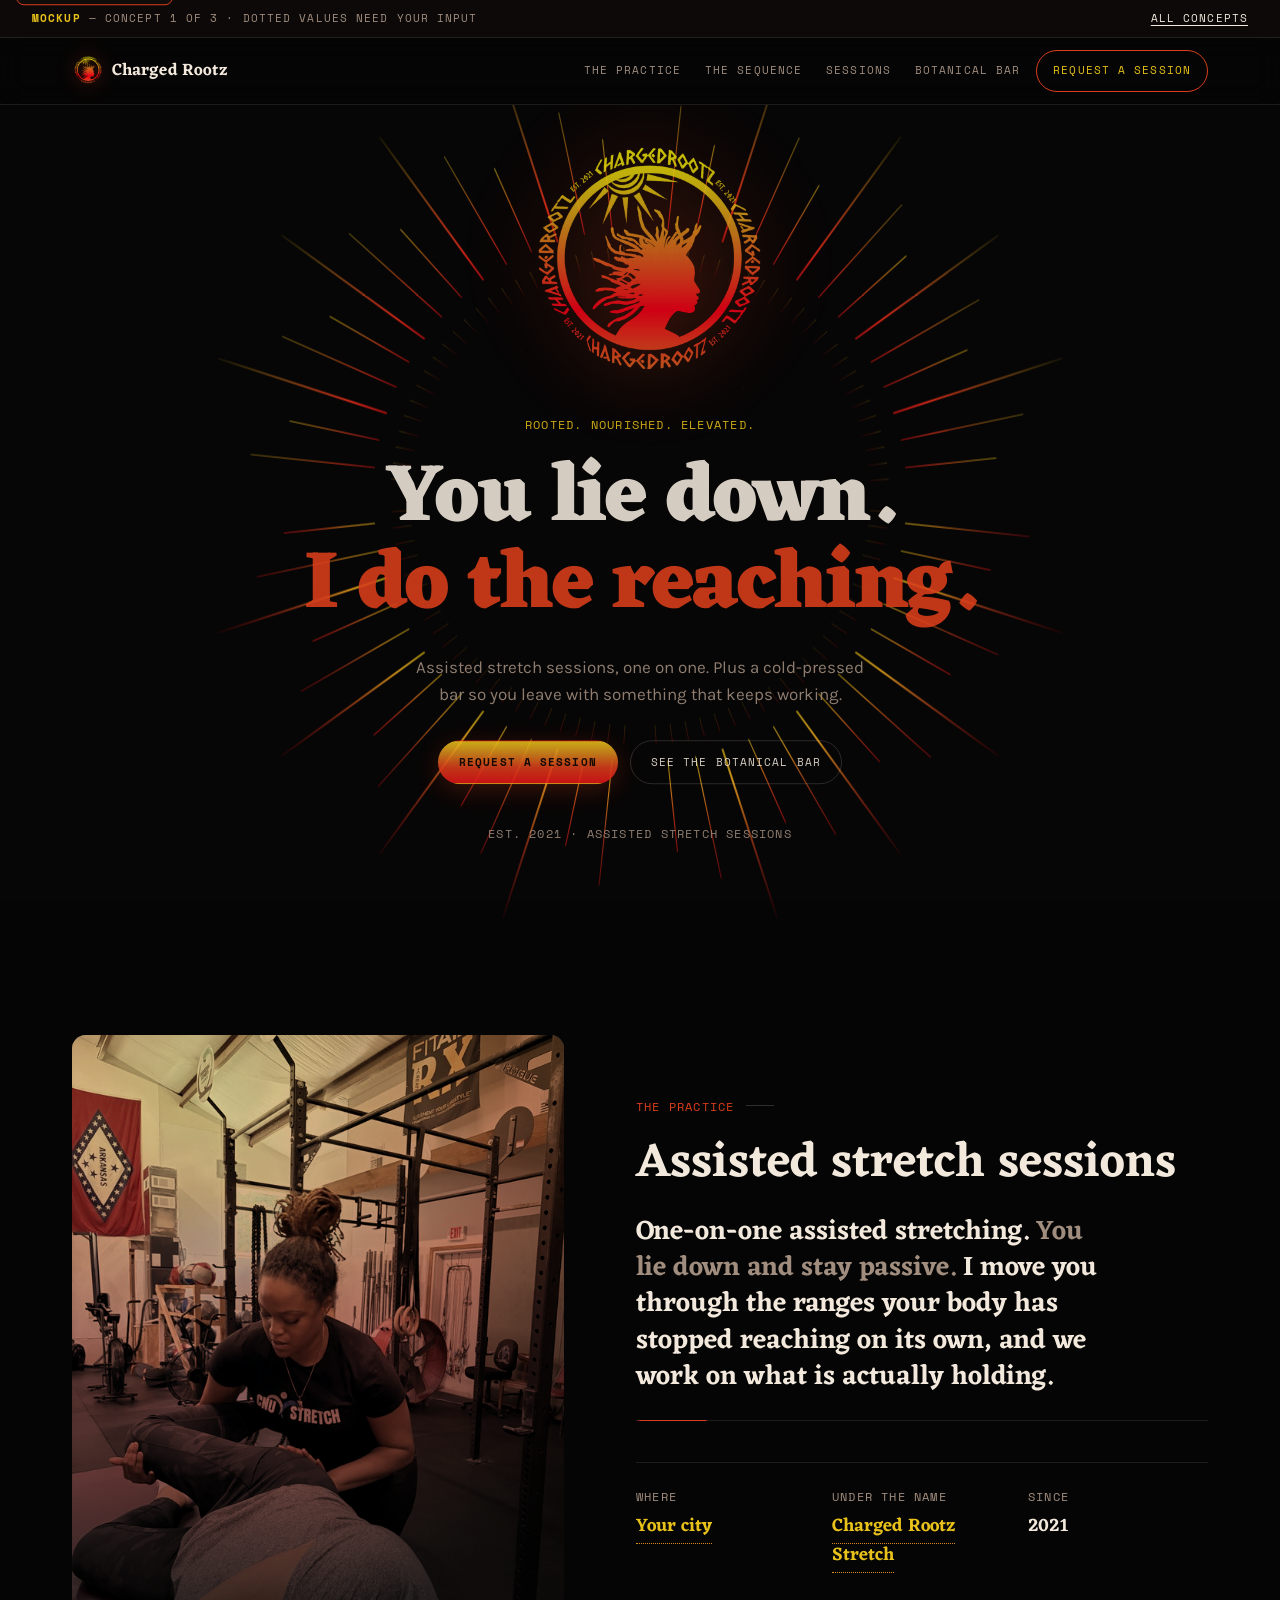
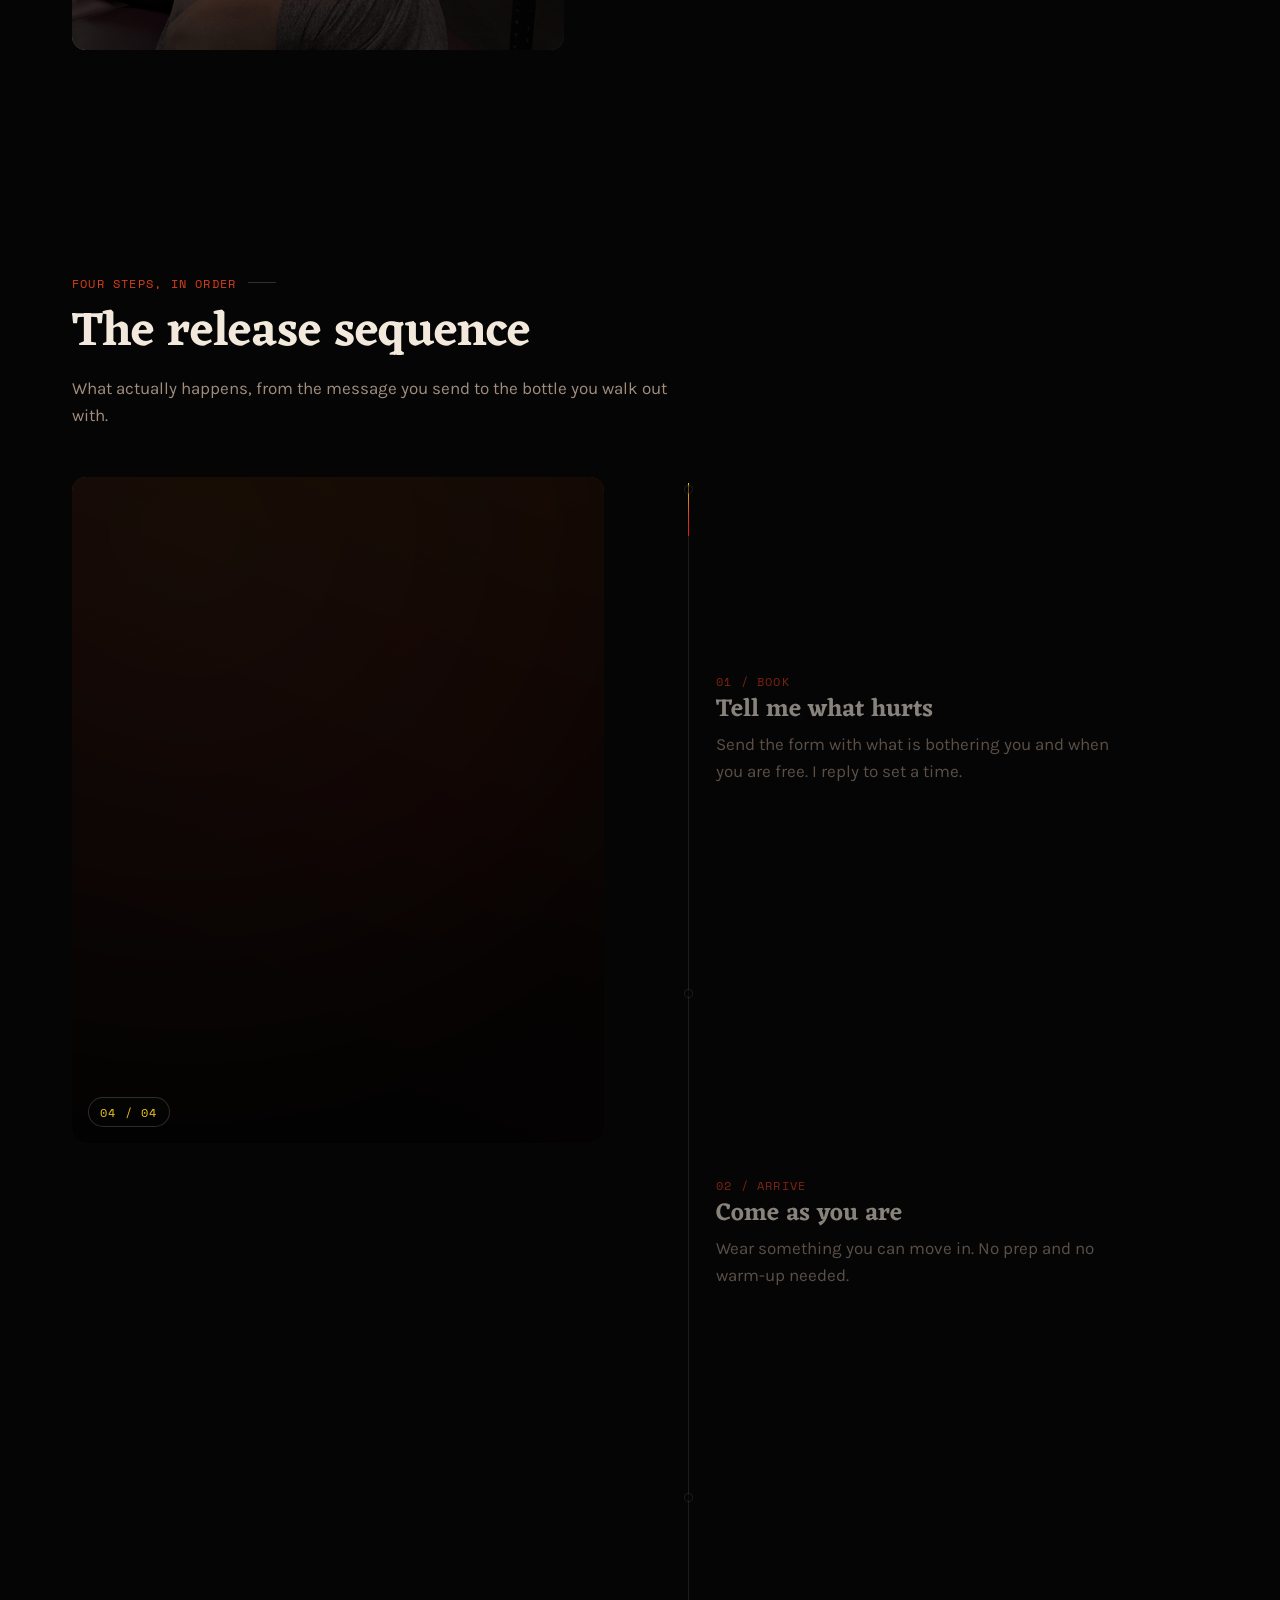
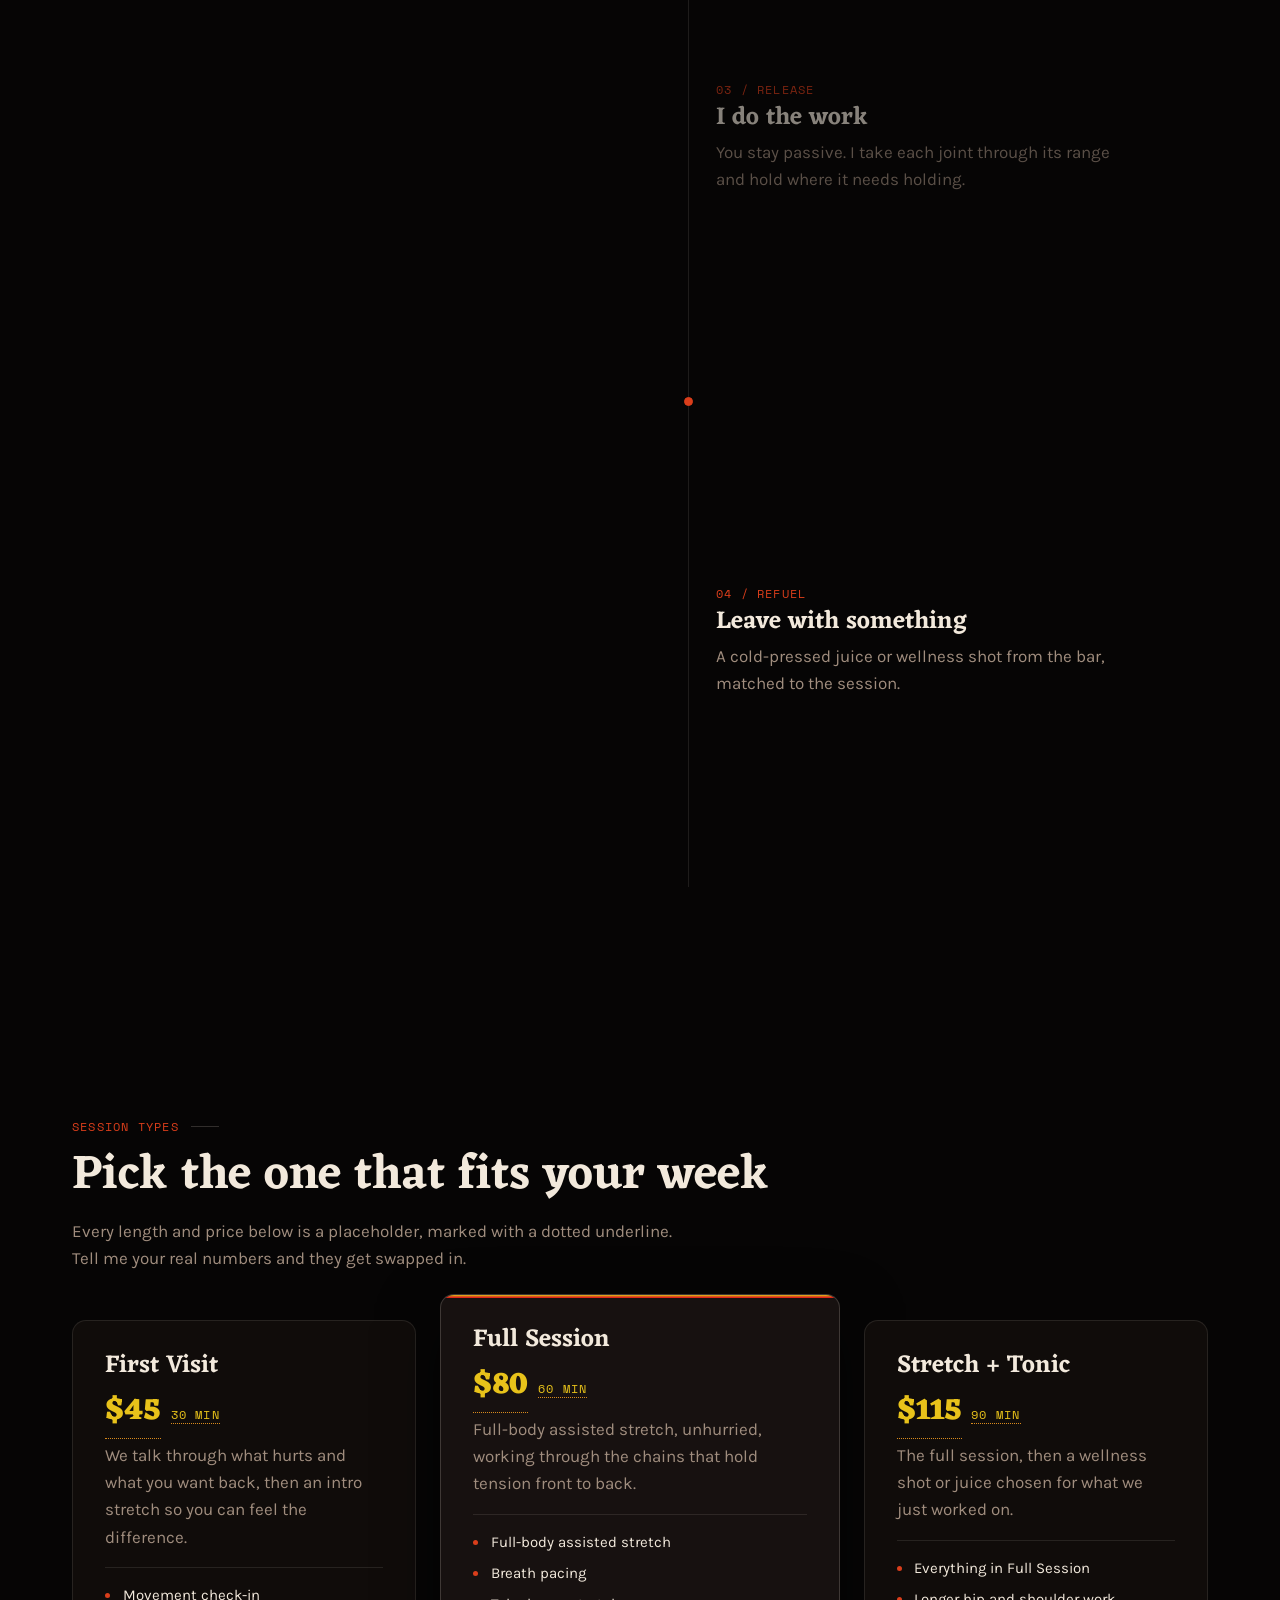
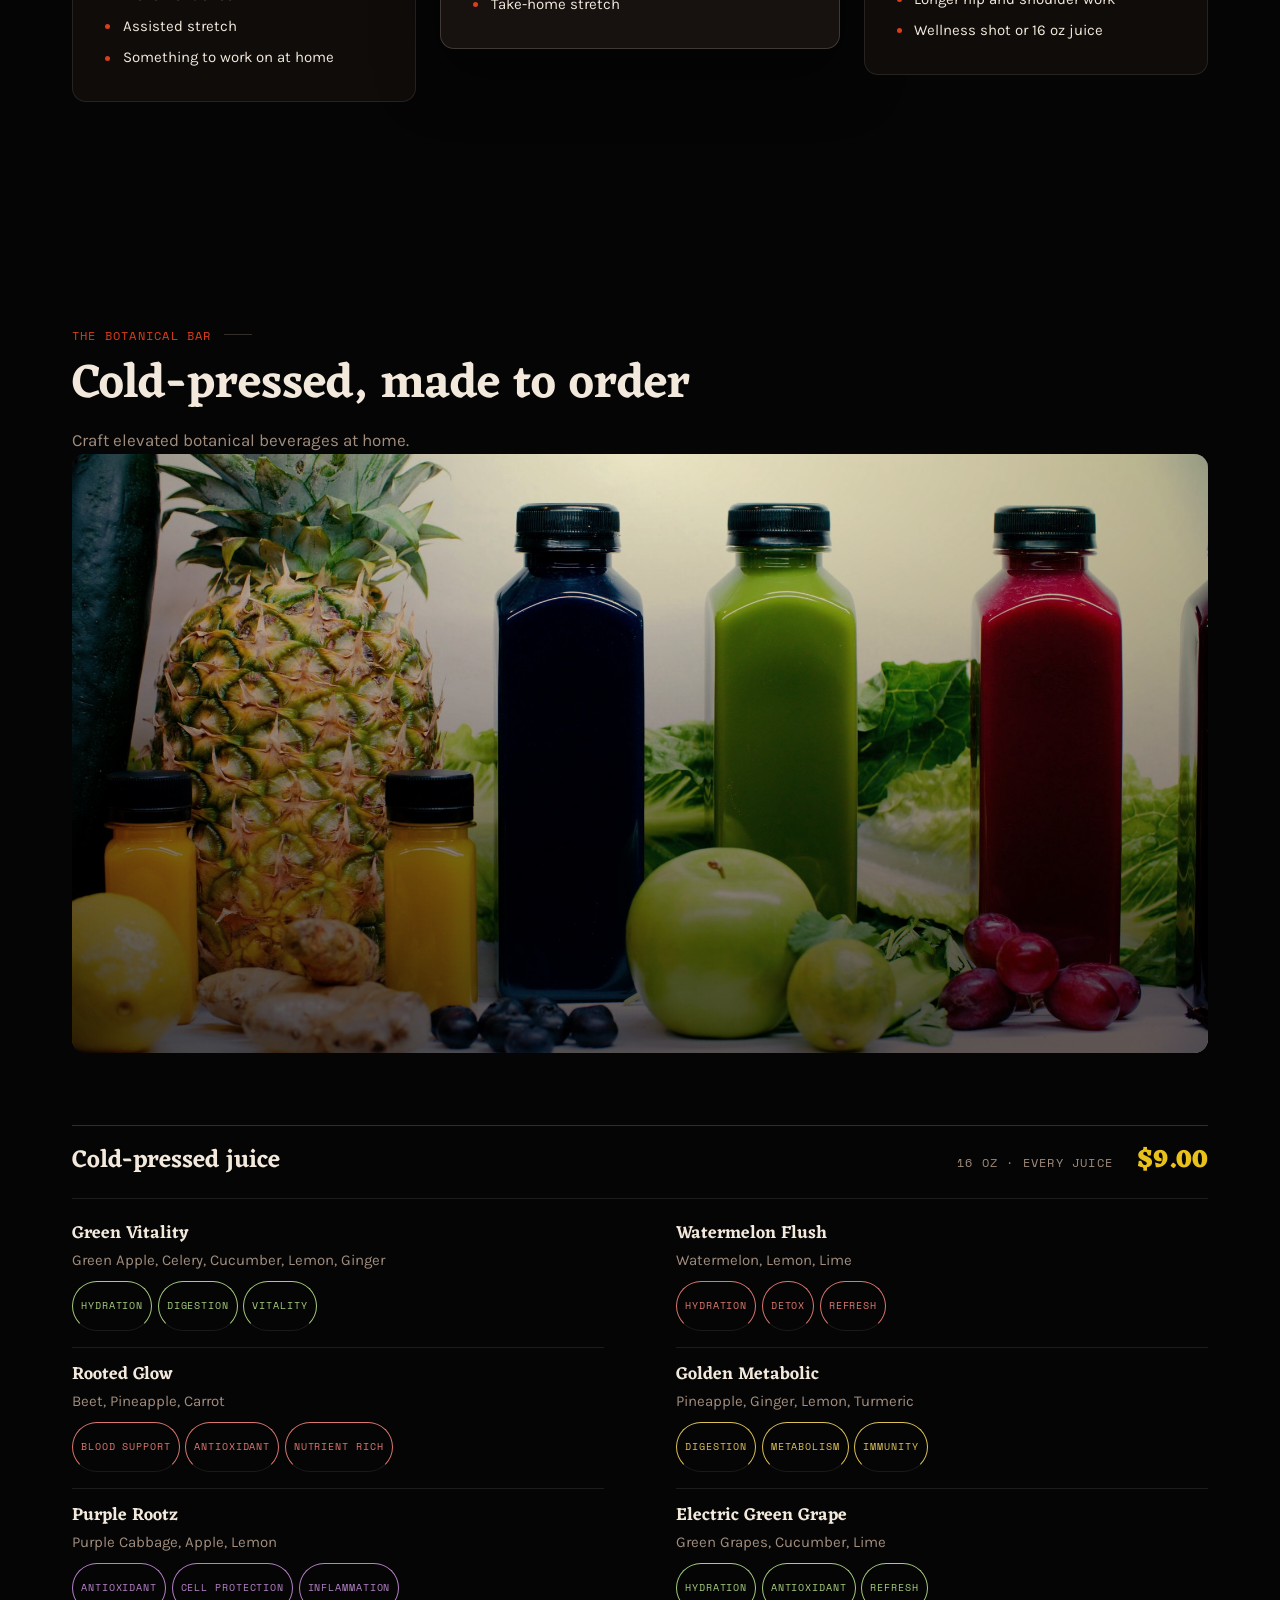
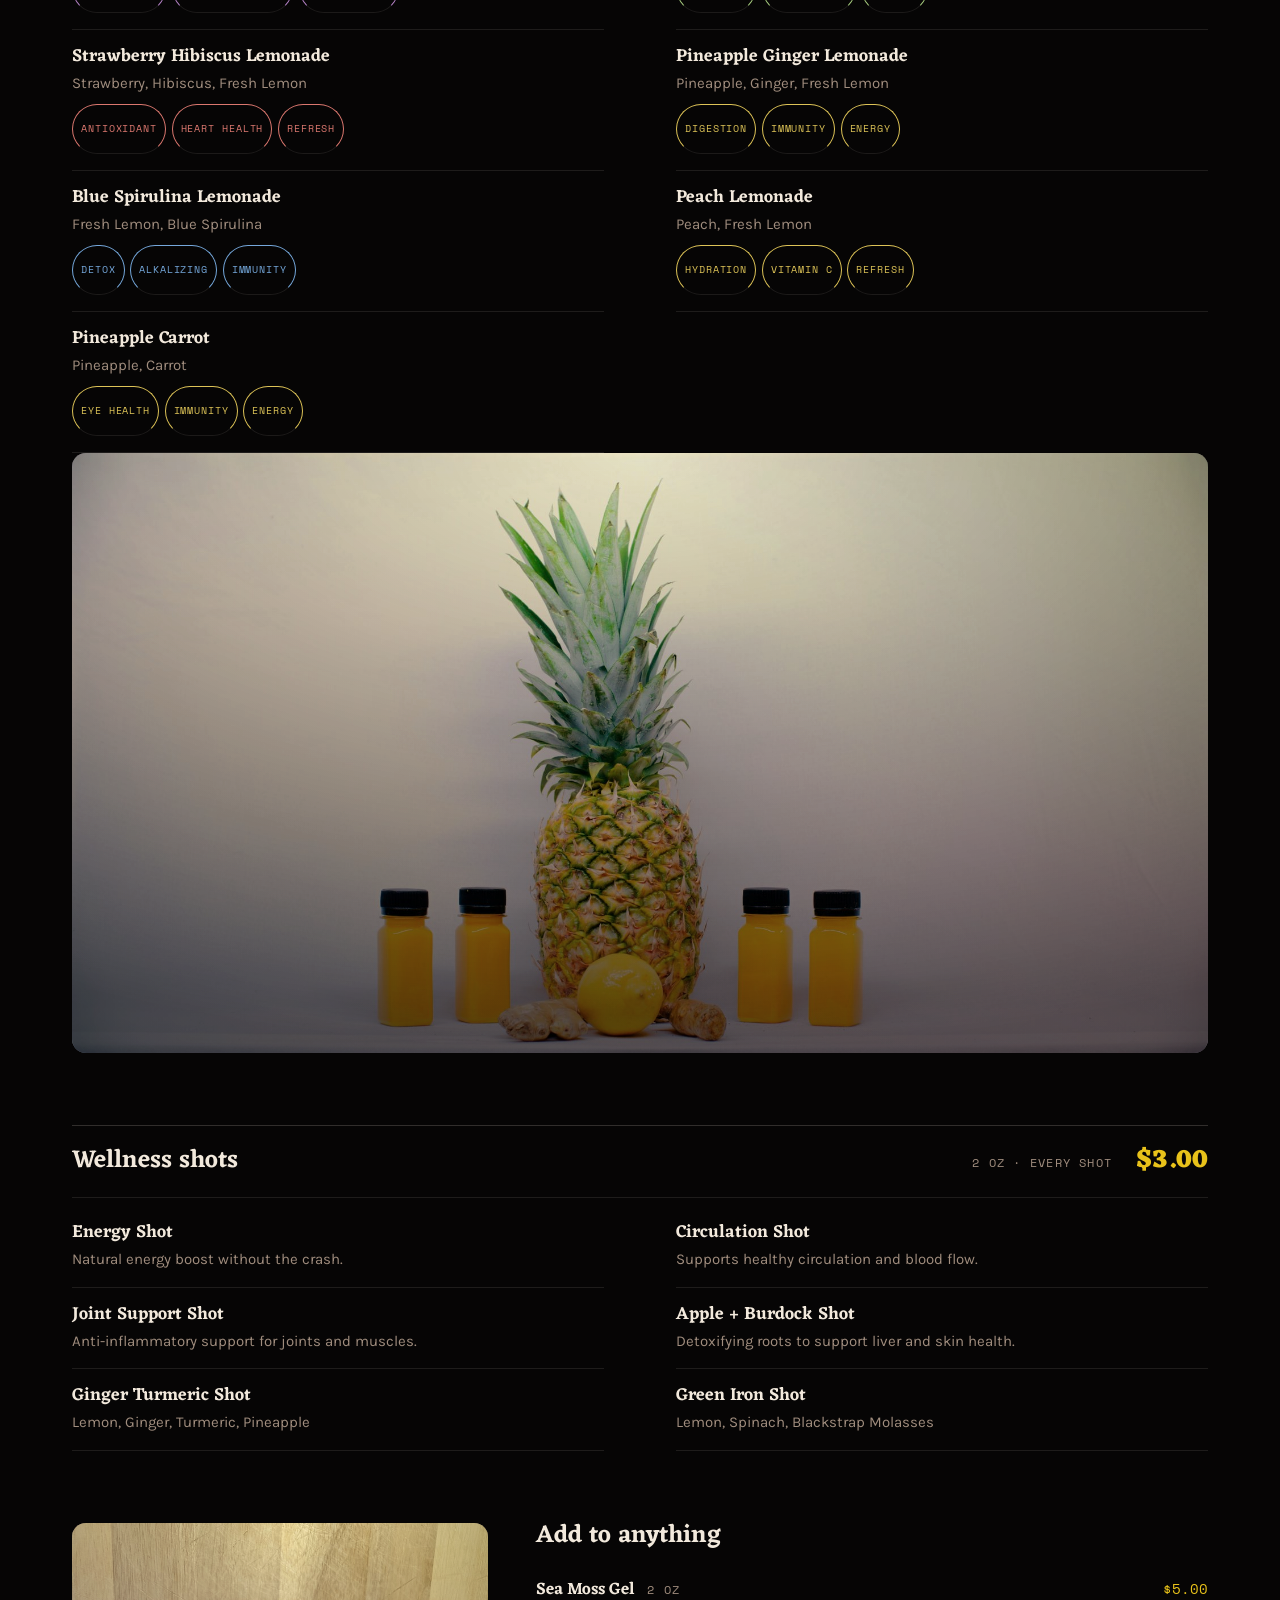
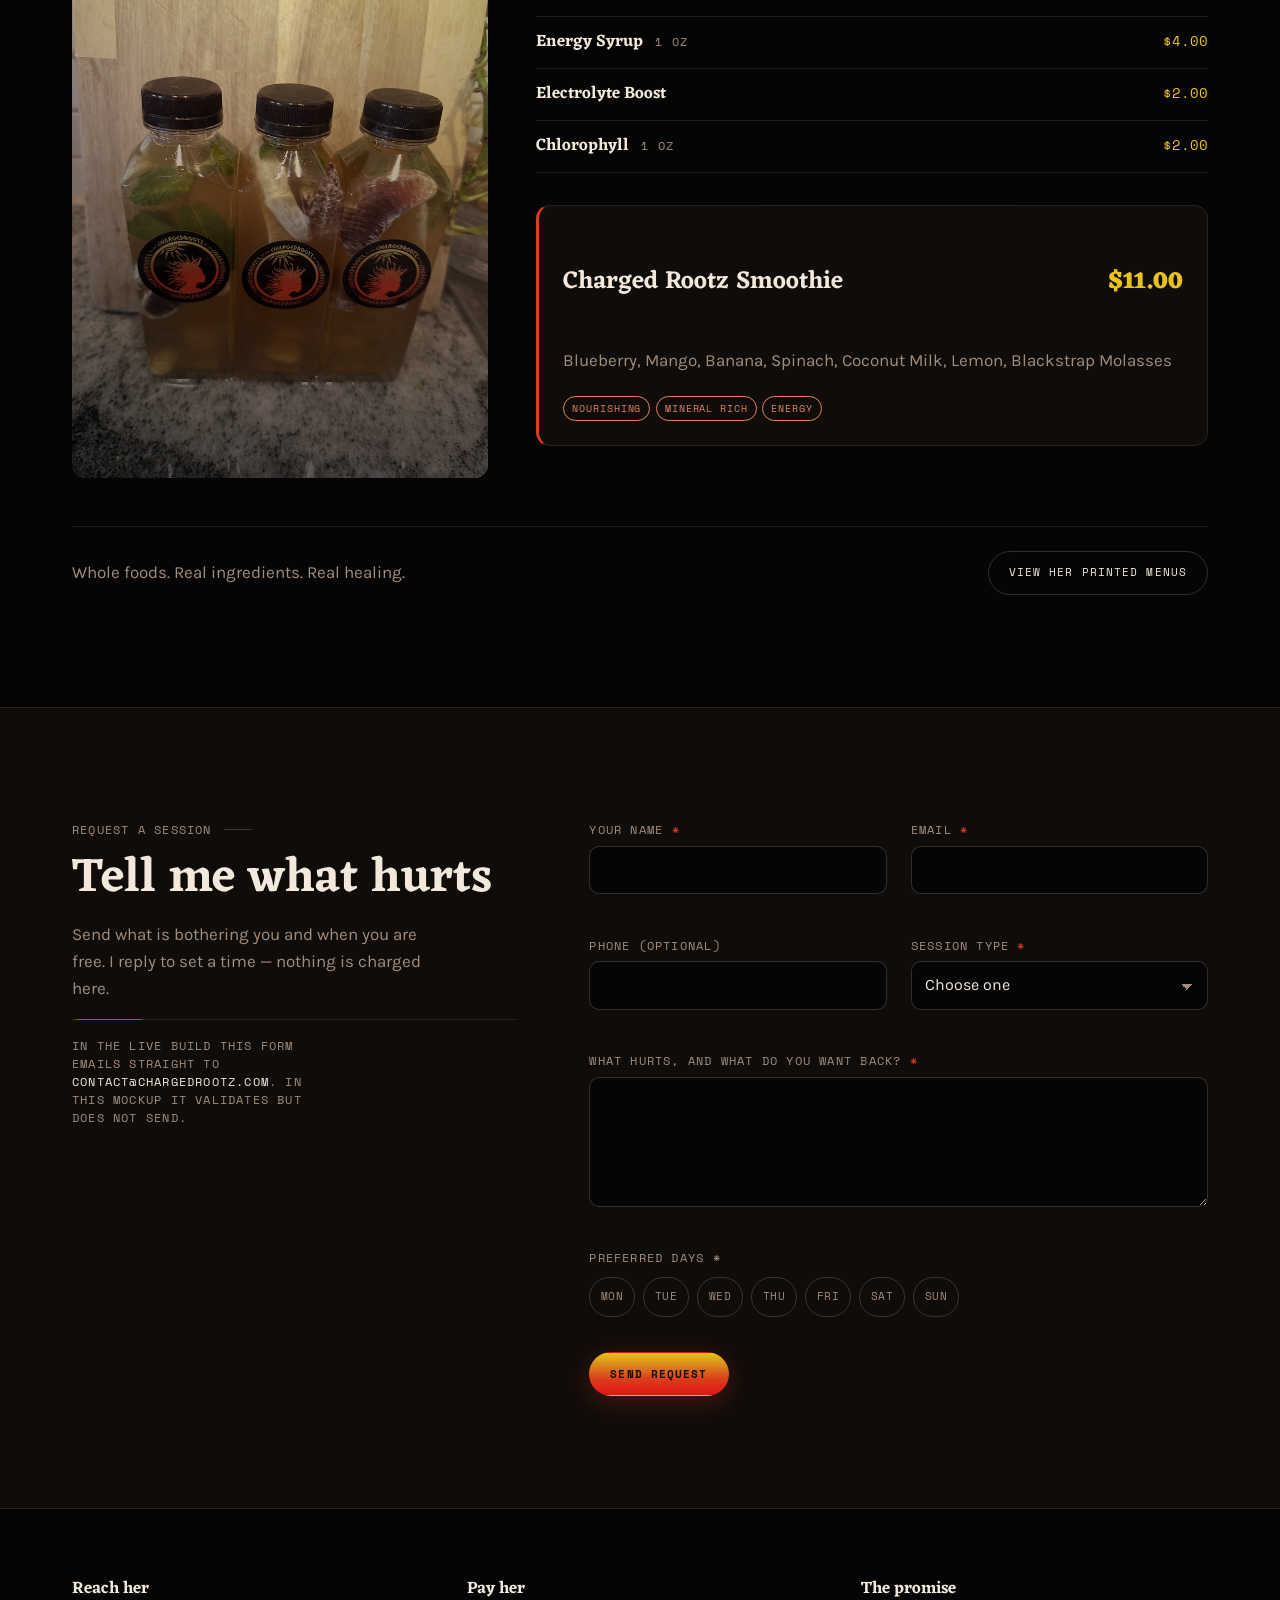
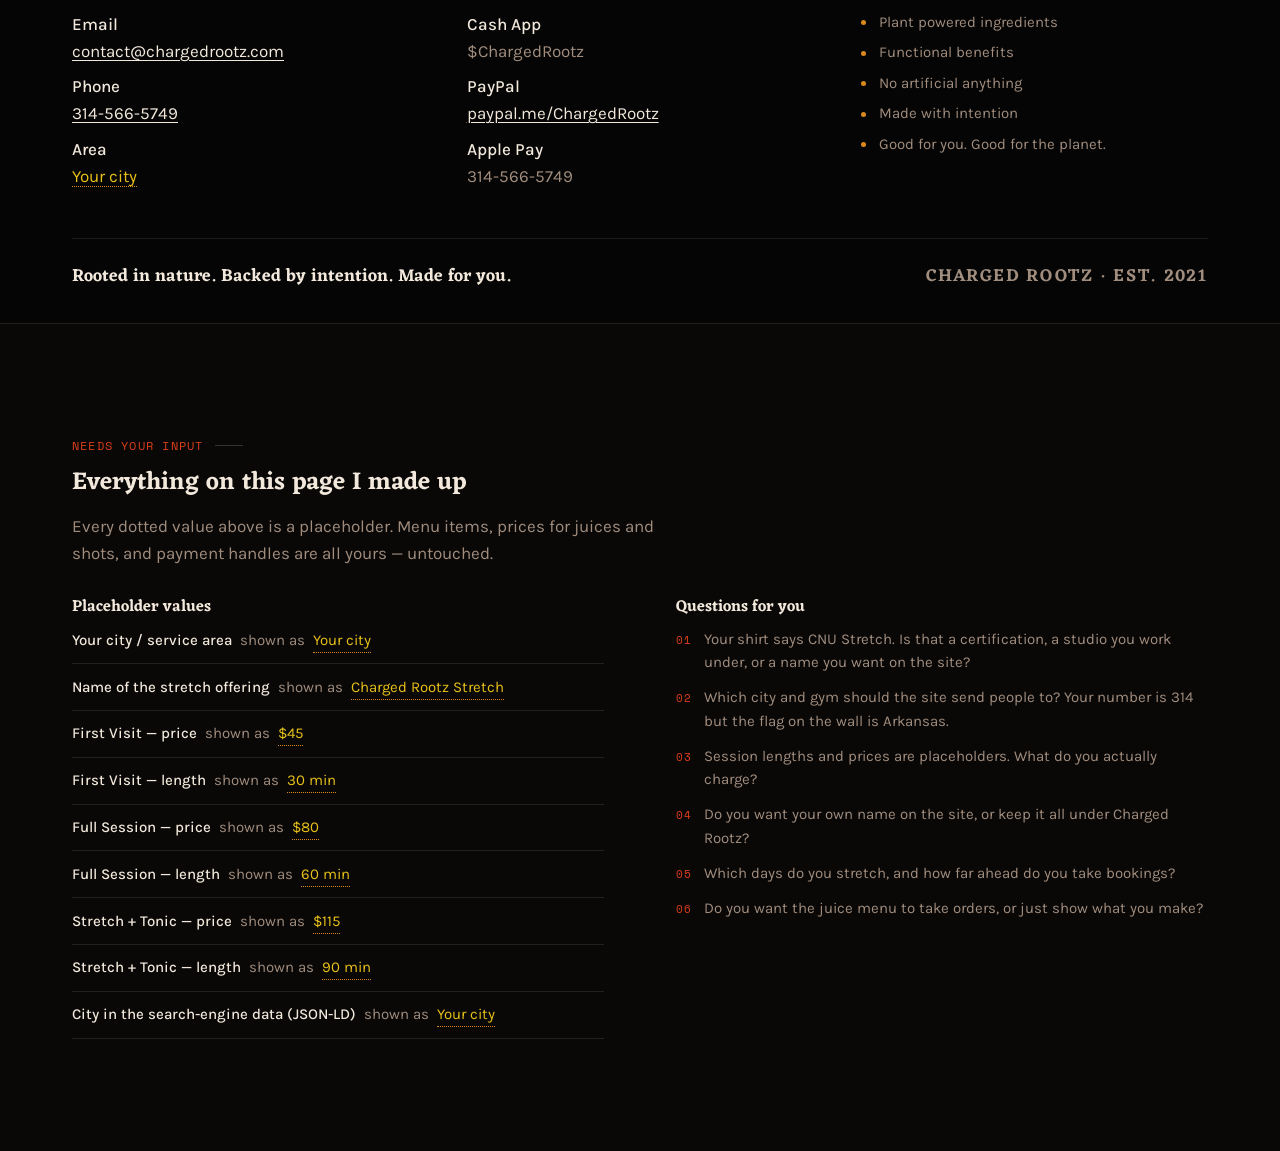
==== commit 5f15be85: "Checkpoint before ember promotion" ====
--- a/concept-1-ember/index.html
+++ b/concept-1-ember/index.html
@@ -345,7 +345,7 @@
   background:radial-gradient(120% 90% at 22% 8%,rgba(232,194,26,.30),rgba(140,26,13,.55) 58%,rgba(6,5,5,.78));
   mix-blend-mode:multiply;
 }
-.frame::after{ /* warm relight, keeps her hands and the client readable */
+.frame::after{ /* warm relight for legibility */
   content:"";position:absolute;inset:0;z-index:2;pointer-events:none;
   background:linear-gradient(200deg,rgba(232,194,26,.34),rgba(218,62,27,.20) 46%,rgba(6,5,5,.30));
   mix-blend-mode:soft-light;
@@ -988,7 +988,7 @@
       .replace(/"/g, "&quot;").replace(/'/g, "&#39;");
   }
 
-  var TBD_TITLE = "Placeholder — confirm with client";
+  var TBD_TITLE = "Placeholder — send me the real one and I will swap it in";
   var tbdRegistry = [];
 
   /* Renders {tbd:true,value} as a dotted placeholder and logs it for the legend. */
